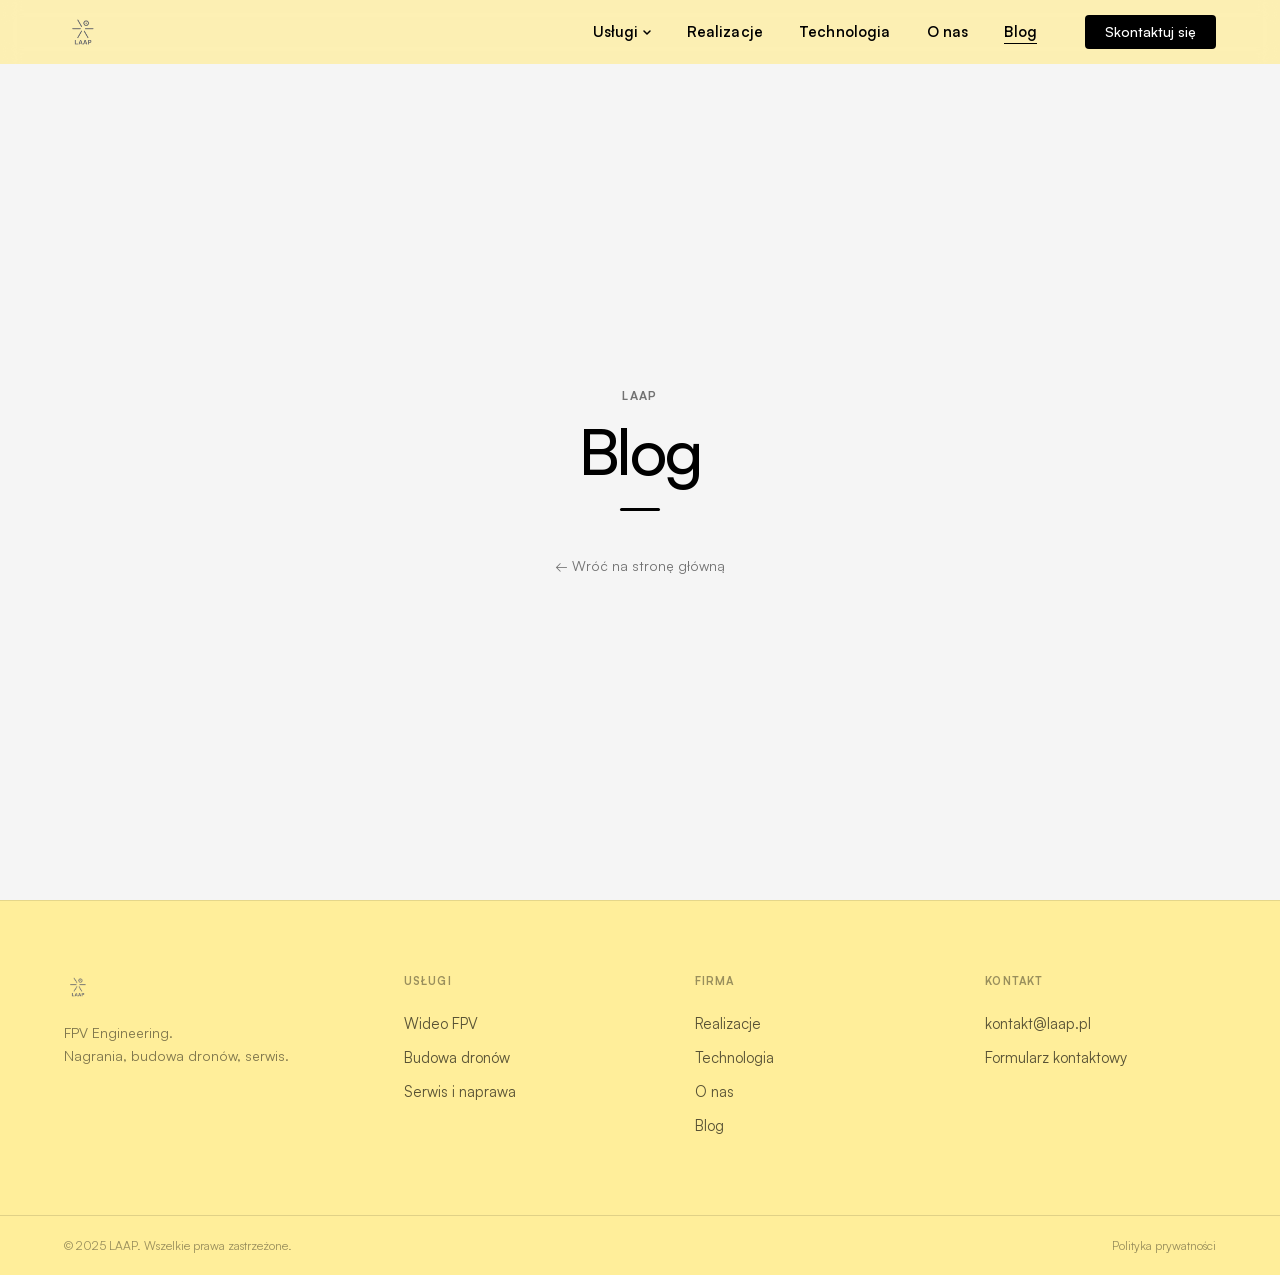
==== pl/blog.html @ 63aa9feb "Add files via upload" ====
<!DOCTYPE html>
<html lang="pl">
<head>
  <meta charset="UTF-8" />
  <meta name="viewport" content="width=device-width, initial-scale=1.0" />
  <title>Blog — LAAP</title>
  <link rel="stylesheet" href="../css/styles.css" />
</head>
<body>
  <!-- ========== NAV ========== -->
  <nav class="nav">
    <div class="nav__inner">
      <a class="nav__logo" href="index.html">
        <img src="../img/LAAP_logo_transparent.png" alt="LAAP" />
      </a>
      <ul class="nav__links">
        <li class="nav__dropdown">
          <span>Usługi</span>
          <div class="nav__dropdown-menu">
            <a href="wideo-fpv.html">Wideo FPV</a>
            <a href="budowa-dronow.html">Budowa dronów</a>
            <a href="serwis.html">Serwis i naprawa</a>
          </div>
        </li>
        <li><a href="realizacje.html">Realizacje</a></li>
        <li><a href="technologia.html">Technologia</a></li>
        <li><a href="o-nas.html">O nas</a></li>
        <li><a href="blog.html">Blog</a></li>
      </ul>
      <a class="nav__cta" href="kontakt.html">Skontaktuj się</a>
      <button class="nav__hamburger" aria-label="Menu">
        <span></span><span></span><span></span>
      </button>
    </div>
  </nav>
  <div class="nav__mobile">
    <ul class="nav__mobile-links">
      <li>
        <button class="nav__mobile-toggle">Usługi</button>
        <ul class="nav__mobile-sub">
          <li><a href="wideo-fpv.html">Wideo FPV</a></li>
          <li><a href="budowa-dronow.html">Budowa dronów</a></li>
          <li><a href="serwis.html">Serwis i naprawa</a></li>
        </ul>
      </li>
      <li><a href="realizacje.html">Realizacje</a></li>
      <li><a href="technologia.html">Technologia</a></li>
      <li><a href="o-nas.html">O nas</a></li>
      <li><a href="blog.html">Blog</a></li>
      <li><a href="kontakt.html">Kontakt</a></li>
    </ul>
    <div class="nav__mobile-cta">
      <a class="btn btn--filled" href="kontakt.html">Skontaktuj się</a>
    </div>
  </div>
  <div class="page-content">
    <div class="in-progress">
      <p class="in-progress__label">LAAP</p>
      <h1 class="in-progress__title">Blog</h1>
      <div class="in-progress__bar"></div>
      <a class="in-progress__back" href="index.html">← Wróć na stronę główną</a>
    </div>
  </div>
  <footer class="footer">
    <div class="footer__inner">
      <div class="footer__brand">
        <a class="footer__logo" href="index.html">
          <img src="../img/LAAP_logo_transparent.png" alt="LAAP" />
        </a>
        <p class="footer__tagline">FPV Engineering.<br>Nagrania, budowa dronów, serwis.</p>
      </div>
      <div class="footer__col">
        <p class="footer__col-heading">Usługi</p>
        <a class="footer__link" href="wideo-fpv.html">Wideo FPV</a>
        <a class="footer__link" href="budowa-dronow.html">Budowa dronów</a>
        <a class="footer__link" href="serwis.html">Serwis i naprawa</a>
      </div>
      <div class="footer__col">
        <p class="footer__col-heading">Firma</p>
        <a class="footer__link" href="realizacje.html">Realizacje</a>
        <a class="footer__link" href="technologia.html">Technologia</a>
        <a class="footer__link" href="o-nas.html">O nas</a>
        <a class="footer__link" href="blog.html">Blog</a>
      </div>
      <div class="footer__col">
        <p class="footer__col-heading">Kontakt</p>
        <a class="footer__link" href="mailto:kontakt@laap.pl">kontakt@laap.pl</a>
        <a class="footer__link" href="kontakt.html">Formularz kontaktowy</a>
      </div>
    </div>
    <div class="footer__bottom">
      <span class="footer__copy">© 2025 LAAP. Wszelkie prawa zastrzeżone.</span>
      <div class="footer__bottom-links"><a href="#">Polityka prywatności</a></div>
    </div>
  </footer>
  <script src="../js/main.js"></script>
</body>
</html>
---- css/styles.css ----
/* =============================================
   LAAP — Design System v1
   Font: Satoshi (local)
   BG: #f5f5f5 | Accent: #FFEE9A | Gray: #727272
   Max-width: 1560px | Pad: 64px
   ============================================= */

@font-face {
  font-family: 'Satoshi';
  src: url('../fonts/Satoshi-Variable.woff2') format('woff2'),
       url('../fonts/Satoshi-Variable.woff') format('woff');
  font-weight: 100 900;
  font-style: normal;
  font-display: swap;
}
@font-face {
  font-family: 'Satoshi';
  src: url('../fonts/Satoshi-VariableItalic.woff2') format('woff2'),
       url('../fonts/Satoshi-VariableItalic.woff') format('woff');
  font-weight: 100 900;
  font-style: italic;
  font-display: swap;
}

*, *::before, *::after { box-sizing: border-box; margin: 0; padding: 0; }

:root {
  --black:   #000000;
  --white:   #ffffff;
  --bg:      #f5f5f5;
  --accent:  #FFEE9A;
  --gray:    #727272;
  --border:  rgba(114, 114, 114, 0.25);
  --font:    'Satoshi', sans-serif;
  --nav-height: 64px;
  --pad-h:   64px;
  --max-w:   1560px;
}

html { scroll-behavior: smooth; }

body {
  font-family: var(--font);
  background: var(--bg);
  color: var(--black);
  font-size: 16px;
  line-height: 1.6;
  -webkit-font-smoothing: antialiased;
  overflow-x: hidden;
}

img { max-width: 100%; height: auto; display: block; }
a   { color: inherit; text-decoration: none; }

.inner {
  max-width: var(--max-w);
  margin-left: auto;
  margin-right: auto;
  padding-left: var(--pad-h);
  padding-right: var(--pad-h);
}

/* =============================================
   NAV
   ============================================= */

.nav {
  position: fixed;
  top: 0; left: 0; right: 0;
  z-index: 1000;
  background: rgba(255, 238, 154, 0.72);
  backdrop-filter: blur(10px);
  -webkit-backdrop-filter: blur(10px);
  height: var(--nav-height);
}

.nav__inner {
  max-width: var(--max-w);
  margin: 0 auto;
  padding: 0 var(--pad-h);
  height: 100%;
  display: flex;
  align-items: center;
  gap: 48px;
}

.nav__logo img {
  height: 38px;
  display: block;
  flex-shrink: 0;
}

.nav__links {
  display: flex;
  align-items: center;
  gap: 36px;
  list-style: none;
  margin-left: auto;
}

.nav__links a,
.nav__dropdown > span {
  font-family: var(--font);
  color: var(--black);
  font-size: 15px;
  font-weight: 600;
  cursor: pointer;
  letter-spacing: 0.01em;
  transition: opacity 0.15s;
}
.nav__links a:hover       { opacity: 0.5; }
.nav__dropdown:hover > span { opacity: 0.5; }

.nav__links .active > a {
  padding-bottom: 2px;
  border-bottom: 1.5px solid var(--black);
}

/* Dropdown trigger arrow */
.nav__dropdown > span {
  display: inline-flex;
  align-items: center;
  gap: 5px;
}
.nav__dropdown > span::after {
  content: '';
  display: inline-block;
  width: 8px; height: 5px;
  background-image: url("data:image/svg+xml,%3Csvg xmlns='http://www.w3.org/2000/svg' viewBox='0 0 8 5' fill='none'%3E%3Cpath d='M1 1l3 3 3-3' stroke='%23000' stroke-width='1.5' stroke-linecap='round' stroke-linejoin='round'/%3E%3C/svg%3E");
  background-repeat: no-repeat;
  background-size: contain;
  transition: transform 0.2s;
  flex-shrink: 0;
}
.nav__dropdown:hover > span::after { transform: rotate(180deg); }

/* Dropdown menu */
.nav__dropdown { position: relative; }
.nav__dropdown::after {
  content: '';
  position: absolute;
  top: 100%; left: -16px; right: -16px;
  height: 16px;
}
.nav__dropdown-menu {
  display: none;
  position: absolute;
  top: calc(100% + 8px); left: -16px;
  background: var(--accent);
  border: 1px solid rgba(0,0,0,0.12);
  min-width: 210px;
  padding: 6px 0;
  box-shadow: 0 8px 24px rgba(0,0,0,0.08);
  border-radius: 2px;
}
.nav__dropdown:hover .nav__dropdown-menu { display: block; }
.nav__dropdown-menu a {
  display: block;
  padding: 13px 24px;
  font-size: 14px; font-weight: 400;
  opacity: 0.75;
  transition: opacity 0.12s, background 0.12s;
}
.nav__dropdown-menu a:hover { opacity: 1; background: rgba(0,0,0,0.04); }

/* Nav CTA */
.nav__cta {
  display: inline-flex;
  align-items: center;
  gap: 8px;
  font-family: var(--font);
  font-size: 14px; font-weight: 500;
  background: var(--black); color: var(--white);
  border-radius: 4px;
  padding: 10px 20px;
  line-height: 1;
  transition: background 0.15s;
}
.nav__cta:hover { background: #222; }

/* Hamburger */
.nav__hamburger {
  display: none;
  flex-direction: column;
  gap: 5px;
  cursor: pointer;
  background: none;
  border: none;
  padding: 4px;
}
.nav__hamburger span {
  display: block;
  width: 24px; height: 1.5px;
  background: var(--black);
  transition: all 0.3s;
}
.nav__hamburger.open span:nth-child(1) { transform: translateY(6.5px) rotate(45deg); }
.nav__hamburger.open span:nth-child(2) { opacity: 0; }
.nav__hamburger.open span:nth-child(3) { transform: translateY(-6.5px) rotate(-45deg); }

/* Mobile overlay */
.nav__mobile {
  display: none;
  position: fixed;
  top: var(--nav-height); left: 0; right: 0; bottom: 0;
  background: var(--accent);
  z-index: 999;
  padding: 32px var(--pad-h);
  overflow-y: auto;
  border-top: 1px solid rgba(0,0,0,0.1);
}
.nav__mobile.open { display: block; }
.nav__mobile-links { list-style: none; }
.nav__mobile-links li { border-bottom: 1px solid rgba(0,0,0,0.1); }
.nav__mobile-links a,
.nav__mobile-toggle {
  display: block;
  color: var(--black);
  font-size: 26px; font-weight: 300;
  padding: 16px 0;
  cursor: pointer;
  background: none; border: none;
  font-family: var(--font);
  width: 100%; text-align: left;
}
.nav__mobile-sub { list-style: none; padding-left: 20px; display: none; }
.nav__mobile-sub.open { display: block; }
.nav__mobile-sub a { font-size: 20px; padding: 12px 0; opacity: 0.65; }
.nav__mobile-cta {
  margin-top: 32px;
}

/* =============================================
   PAGE CONTENT
   ============================================= */

.page-content { padding-top: var(--nav-height); }

/* =============================================
   HERO
   ============================================= */

.hero {
  padding-top: clamp(96px, 16vw, 220px);
  padding-bottom: 96px;
}

.hero__inner {
  max-width: var(--max-w);
  margin: 0 auto;
  padding: 0 var(--pad-h);
}

.hero__tag {
  font-size: 13px;
  font-weight: 600;
  letter-spacing: 0.1em;
  text-transform: uppercase;
  color: var(--gray);
  margin-bottom: 24px;
}

.hero__title {
  font-size: clamp(48px, 5.8vw, 100px);
  font-weight: 500;
  line-height: 1.02;
  letter-spacing: -2.5px;
  color: var(--black);
  max-width: 1100px;
  margin-bottom: 28px;
}
.hero__title .line2 { display: block; }

.hero__sub {
  font-size: clamp(16px, 1.3vw, 20px);
  line-height: 1.75;
  color: var(--gray);
  max-width: 520px;
  margin-bottom: 48px;
  font-weight: 400;
}

.hero__ctas {
  display: flex;
  align-items: center;
  gap: 12px;
  flex-wrap: wrap;
}

/* =============================================
   BUTTONS
   ============================================= */

.btn {
  display: inline-flex;
  align-items: center;
  gap: 8px;
  font-family: var(--font);
  font-size: 15px; font-weight: 500;
  cursor: pointer;
  border-radius: 4px;
  padding: 13px 24px;
  line-height: 1;
  white-space: nowrap;
  border: 1.5px solid transparent;
  transition: background 0.18s, color 0.18s, border-color 0.18s;
}

.btn--filled {
  background: var(--black);
  color: var(--white);
  border-color: var(--black);
}
.btn--filled:hover { background: #222; border-color: #222; }

.btn--outline {
  background: transparent;
  color: var(--black);
  border-color: var(--black);
}
.btn--outline:hover { background: var(--black); color: var(--white); }

.btn--accent {
  background: var(--accent);
  color: var(--black);
  border-color: var(--accent);
}
.btn--accent:hover { background: #f0e48a; border-color: #f0e48a; }

.btn--sm {
  font-size: 13px;
  padding: 10px 18px;
}

/* =============================================
   DIVIDER
   ============================================= */

.divider {
  border: none;
  border-top: 1px solid var(--border);
  margin: 0;
}

/* =============================================
   SECTION SHARED
   ============================================= */

.section { padding: 96px 0; }
.section--tinted { background: rgba(114,114,114,0.06); }
.section--dark    { background: var(--black); color: var(--white); }
.section--accent  { background: var(--accent); }

.section__eyebrow {
  font-size: 13px;
  font-weight: 600;
  letter-spacing: 0.1em;
  text-transform: uppercase;
  color: var(--gray);
  margin-bottom: 16px;
}
.section--dark .section__eyebrow { color: rgba(255,255,255,0.5); }

.section__title {
  font-size: clamp(28px, 3vw, 52px);
  font-weight: 500;
  line-height: 1.1;
  letter-spacing: -0.5px;
  margin-bottom: 48px;
}

/* =============================================
   SERVICES SECTION
   ============================================= */

.services-section {
  padding: 96px 0;
}

.services-section__header {
  max-width: var(--max-w);
  margin: 0 auto 56px;
  padding: 0 var(--pad-h);
}

.services-grid {
  max-width: var(--max-w);
  margin: 0 auto;
  padding: 0 var(--pad-h);
  display: grid;
  grid-template-columns: repeat(3, 1fr);
  gap: 1px;
  background: var(--border);
  border: 1px solid var(--border);
}

.service-card {
  background: var(--bg);
  padding: 40px 36px 48px;
  display: flex;
  flex-direction: column;
  gap: 16px;
  transition: background 0.2s;
  text-decoration: none;
  color: inherit;
}
.service-card:hover { background: var(--white); }

.service-card__num {
  font-size: 12px; font-weight: 600;
  letter-spacing: 0.1em; text-transform: uppercase;
  color: var(--gray);
}

.service-card__title {
  font-size: 26px; font-weight: 500;
  line-height: 1.15; letter-spacing: -0.3px;
}

.service-card__text {
  font-size: 16px; line-height: 1.75;
  color: var(--gray);
  flex: 1;
}

.service-card__link {
  display: inline-flex;
  align-items: center;
  gap: 6px;
  font-size: 14px; font-weight: 500;
  color: var(--black);
  margin-top: 8px;
  transition: gap 0.2s;
}
.service-card:hover .service-card__link { gap: 10px; }

/* =============================================
   PORTFOLIO PREVIEW
   ============================================= */

.portfolio-preview { padding: 96px 0; }

.portfolio-preview__header {
  max-width: var(--max-w);
  margin: 0 auto 40px;
  padding: 0 var(--pad-h);
  display: flex;
  align-items: flex-end;
  justify-content: space-between;
  gap: 32px;
}

.portfolio-grid {
  max-width: var(--max-w);
  margin: 0 auto;
  padding: 0 var(--pad-h);
  display: grid;
  grid-template-columns: 2fr 1fr 1fr;
  gap: 1px;
  background: var(--border);
}

.portfolio-item {
  background: #d0d0d0;
  aspect-ratio: 4/3;
  overflow: hidden;
  position: relative;
  display: flex;
  align-items: flex-end;
}
.portfolio-item:first-child {
  aspect-ratio: auto;
  grid-row: span 2;
}

.portfolio-item__placeholder {
  position: absolute; inset: 0;
  display: flex; align-items: center; justify-content: center;
  font-size: 12px; font-weight: 600;
  letter-spacing: 0.08em; text-transform: uppercase;
  color: rgba(0,0,0,0.3);
}

.portfolio-item__img {
  position: absolute; inset: 0;
  width: 100%; height: 100%;
  object-fit: cover;
  transition: transform 0.5s ease;
}
.portfolio-item:hover .portfolio-item__img { transform: scale(1.04); }

.portfolio-item__info {
  position: relative; z-index: 1;
  padding: 20px 24px;
  background: linear-gradient(to top, rgba(0,0,0,0.65) 0%, transparent 100%);
  width: 100%;
  color: var(--white);
  opacity: 0;
  transition: opacity 0.25s;
}
.portfolio-item:hover .portfolio-item__info { opacity: 1; }

.portfolio-item__cat {
  font-size: 11px; font-weight: 600;
  letter-spacing: 0.12em; text-transform: uppercase;
  opacity: 0.7; margin-bottom: 4px;
}
.portfolio-item__title { font-size: 15px; font-weight: 500; }

/* =============================================
   TECHNOLOGY TEASER
   ============================================= */

.tech-teaser { padding: 96px 0; }

.tech-teaser__inner {
  max-width: var(--max-w);
  margin: 0 auto;
  padding: 0 var(--pad-h);
  display: grid;
  grid-template-columns: 1fr 1fr;
  gap: 100px;
  align-items: start;
}

.tech-teaser__eyebrow {
  font-size: 13px; font-weight: 600;
  letter-spacing: 0.1em; text-transform: uppercase;
  color: var(--gray); margin-bottom: 20px;
}

.tech-teaser__title {
  font-size: clamp(32px, 3.4vw, 56px);
  font-weight: 500; line-height: 1.08;
  letter-spacing: -1px; margin-bottom: 24px;
}

.tech-teaser__text {
  font-size: 18px; line-height: 1.8;
  color: var(--gray); margin-bottom: 36px;
}

.tech-items { display: flex; flex-direction: column; gap: 0; }

.tech-item {
  padding: 24px 0;
  border-top: 1px solid var(--border);
  display: grid;
  grid-template-columns: 180px 1fr;
  gap: 24px;
  align-items: baseline;
}
.tech-item:last-child { border-bottom: 1px solid var(--border); }

.tech-item__label {
  font-size: 12px; font-weight: 600;
  letter-spacing: 0.08em; text-transform: uppercase;
  color: var(--gray);
}

.tech-item__value {
  font-size: 16px; font-weight: 400;
  line-height: 1.5; color: var(--black);
}

/* =============================================
   CTA SECTION
   ============================================= */

.cta-section {
  padding: 120px 0;
  background: var(--accent);
}

.cta-section__inner {
  max-width: var(--max-w);
  margin: 0 auto;
  padding: 0 var(--pad-h);
  display: flex;
  align-items: center;
  justify-content: space-between;
  gap: 48px;
}

.cta-section__left { flex: 1; }

.cta-section__title {
  font-size: clamp(32px, 4vw, 64px);
  font-weight: 500; line-height: 1.05;
  letter-spacing: -1.5px; margin-bottom: 12px;
}

.cta-section__sub {
  font-size: 18px; color: rgba(0,0,0,0.6);
  line-height: 1.6;
}

/* =============================================
   FOOTER
   ============================================= */

.footer {
  background: var(--accent);
  border-top: 1px solid rgba(0,0,0,0.1);
  padding: 72px 0 0;
}

.footer__inner {
  max-width: var(--max-w);
  margin: 0 auto;
  padding: 0 var(--pad-h) 72px;
  display: grid;
  grid-template-columns: 280px 1fr 1fr 1fr;
  gap: 60px;
  align-items: start;
}

.footer__brand { display: flex; flex-direction: column; gap: 20px; }

.footer__logo img { height: 28px; }

.footer__tagline {
  font-size: 14px; line-height: 1.65;
  color: rgba(0,0,0,0.5);
}

.footer__col-heading {
  font-size: 11px; font-weight: 700;
  letter-spacing: 0.1em; text-transform: uppercase;
  color: rgba(0,0,0,0.4);
  margin-bottom: 16px;
}

.footer__link {
  display: block;
  font-size: 15px; color: var(--black);
  opacity: 0.65; padding: 5px 0;
  transition: opacity 0.15s;
}
.footer__link:hover { opacity: 1; }

.footer__bottom {
  border-top: 1px solid rgba(0,0,0,0.12);
  padding: 20px var(--pad-h);
  display: flex;
  justify-content: space-between;
  align-items: center;
  max-width: 100%;
}
.footer__copy { font-size: 12px; color: rgba(0,0,0,0.4); }
.footer__bottom-links { display: flex; gap: 24px; }
.footer__bottom-links a {
  font-size: 12px; color: rgba(0,0,0,0.4);
  transition: color 0.15s;
}
.footer__bottom-links a:hover { color: var(--black); }

/* =============================================
   IN PROGRESS PAGE
   ============================================= */

.in-progress {
  min-height: calc(100vh - var(--nav-height));
  display: flex;
  align-items: center;
  justify-content: center;
  flex-direction: column;
  gap: 12px;
  text-align: center;
  padding: 0 var(--pad-h);
}

.in-progress__label {
  font-size: 12px; font-weight: 700;
  letter-spacing: 0.12em; text-transform: uppercase;
  color: var(--gray);
}

.in-progress__title {
  font-size: clamp(36px, 5vw, 80px);
  font-weight: 500;
  letter-spacing: -1.5px;
  line-height: 1.05;
}

.in-progress__bar {
  width: 40px; height: 3px;
  background: var(--black);
  margin: 12px auto 0;
  border-radius: 2px;
}

.in-progress__back {
  margin-top: 32px;
  font-size: 14px; color: var(--gray);
  transition: color 0.15s;
}
.in-progress__back:hover { color: var(--black); }

/* =============================================
   RESPONSIVE
   ============================================= */

@media (max-width: 1200px) {
  :root { --pad-h: 48px; }
}

@media (max-width: 1024px) {
  .tech-teaser__inner      { grid-template-columns: 1fr; gap: 56px; }
  .portfolio-grid          { grid-template-columns: 1fr 1fr; }
  .portfolio-item:first-child { grid-row: auto; aspect-ratio: 4/3; }
  .footer__inner           { grid-template-columns: 1fr 1fr; gap: 40px; }
  .cta-section__inner      { flex-direction: column; align-items: flex-start; }
}

@media (max-width: 900px) {
  :root { --pad-h: 24px; }
  .nav__links    { display: none; }
  .nav__cta      { display: none; }
  .nav__hamburger { display: flex; }
  .services-grid { grid-template-columns: 1fr; }
  .portfolio-grid { grid-template-columns: 1fr 1fr; }
}

@media (max-width: 600px) {
  .hero__title             { letter-spacing: -1px; }
  .portfolio-grid          { grid-template-columns: 1fr; }
  .footer__inner           { grid-template-columns: 1fr; gap: 32px; }
  .footer__bottom          { flex-direction: column; gap: 12px; text-align: center; }
  .tech-item               { grid-template-columns: 1fr; gap: 6px; }
}
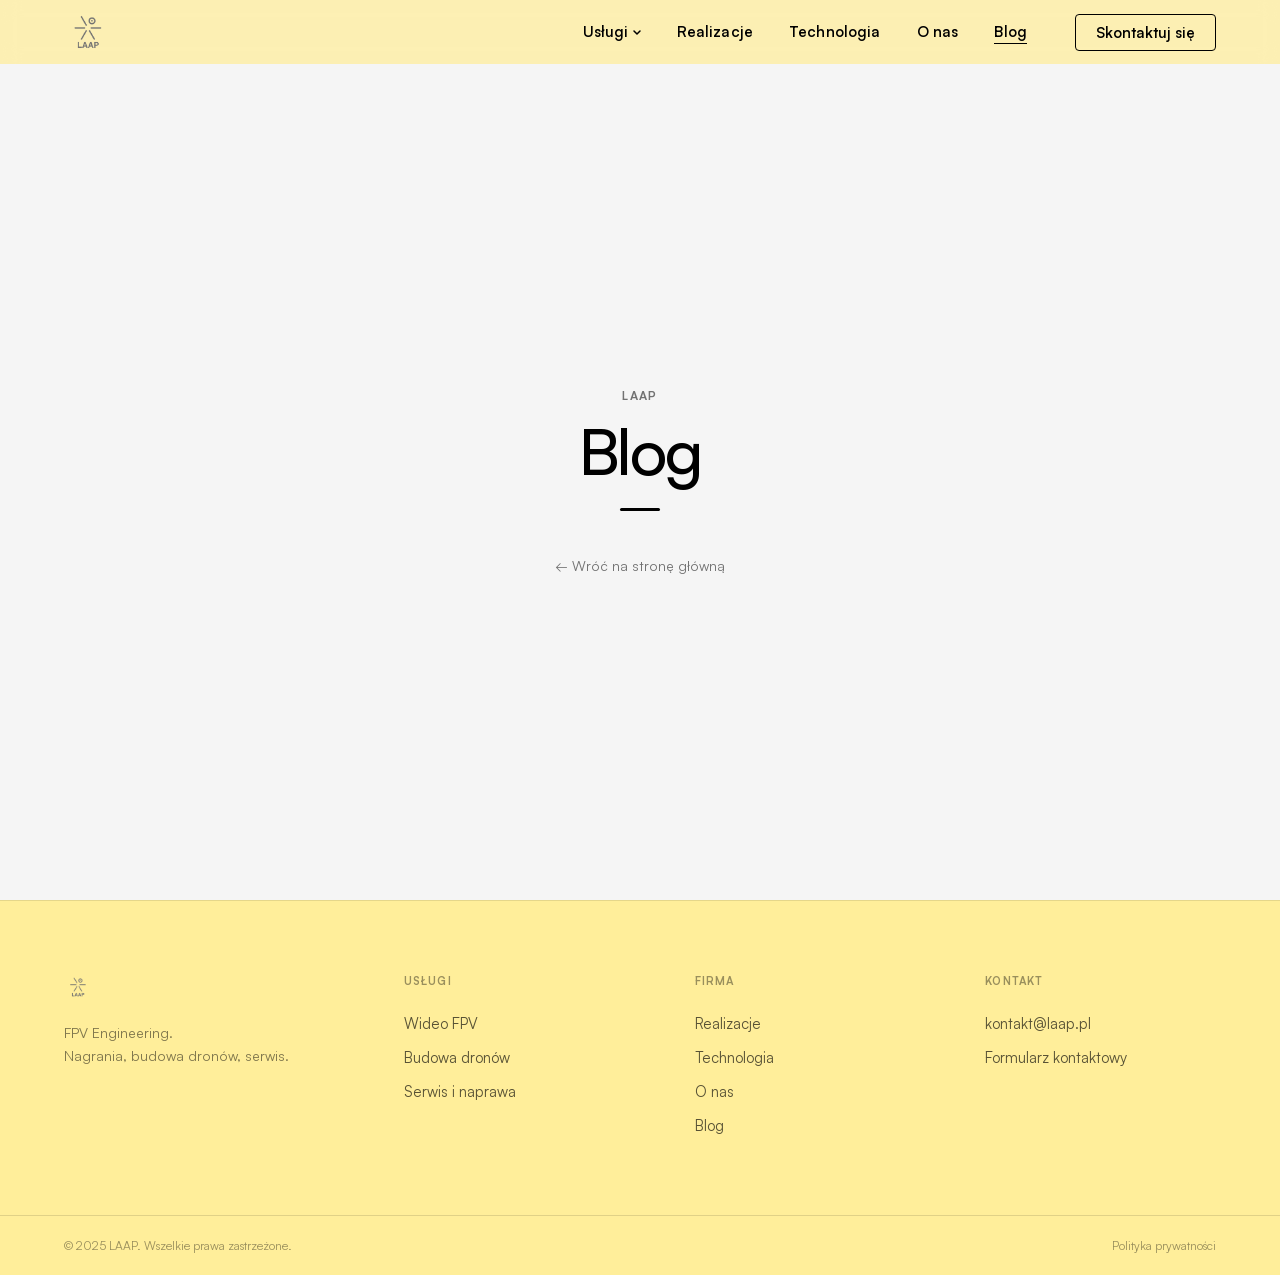
==== commit ae95c160: "Add files via upload" ====
--- a/pl/blog.html
+++ b/pl/blog.html
@@ -4,6 +4,9 @@
   <meta charset="UTF-8" />
   <meta name="viewport" content="width=device-width, initial-scale=1.0" />
   <title>Blog — LAAP</title>
+  <link rel="icon" type="image/svg+xml" href="../img/favicon.svg" />
+  <link rel="icon" type="image/png" sizes="192x192" href="../img/favicon-192.png" />
+  <link rel="apple-touch-icon" sizes="180x180" href="../img/favicon-180.png" />
   <link rel="stylesheet" href="../css/styles.css" />
 </head>
 <body>
--- a/css/styles.css
+++ b/css/styles.css
@@ -85,7 +85,7 @@
 }
 
 .nav__logo img {
-  height: 38px;
+  height: 48px;
   display: block;
   flex-shrink: 0;
 }
@@ -169,14 +169,17 @@
   align-items: center;
   gap: 8px;
   font-family: var(--font);
-  font-size: 14px; font-weight: 500;
-  background: var(--black); color: var(--white);
+  font-size: 15px; font-weight: 600;
+  background: transparent;
+  color: var(--black);
+  border: 1.5px solid var(--black);
   border-radius: 4px;
   padding: 10px 20px;
   line-height: 1;
-  transition: background 0.15s;
-}
-.nav__cta:hover { background: #222; }
+  transition: background 0.15s, color 0.15s;
+  white-space: nowrap;
+}
+.nav__cta:hover { background: var(--black); color: var(--white); }
 
 /* Hamburger */
 .nav__hamburger {
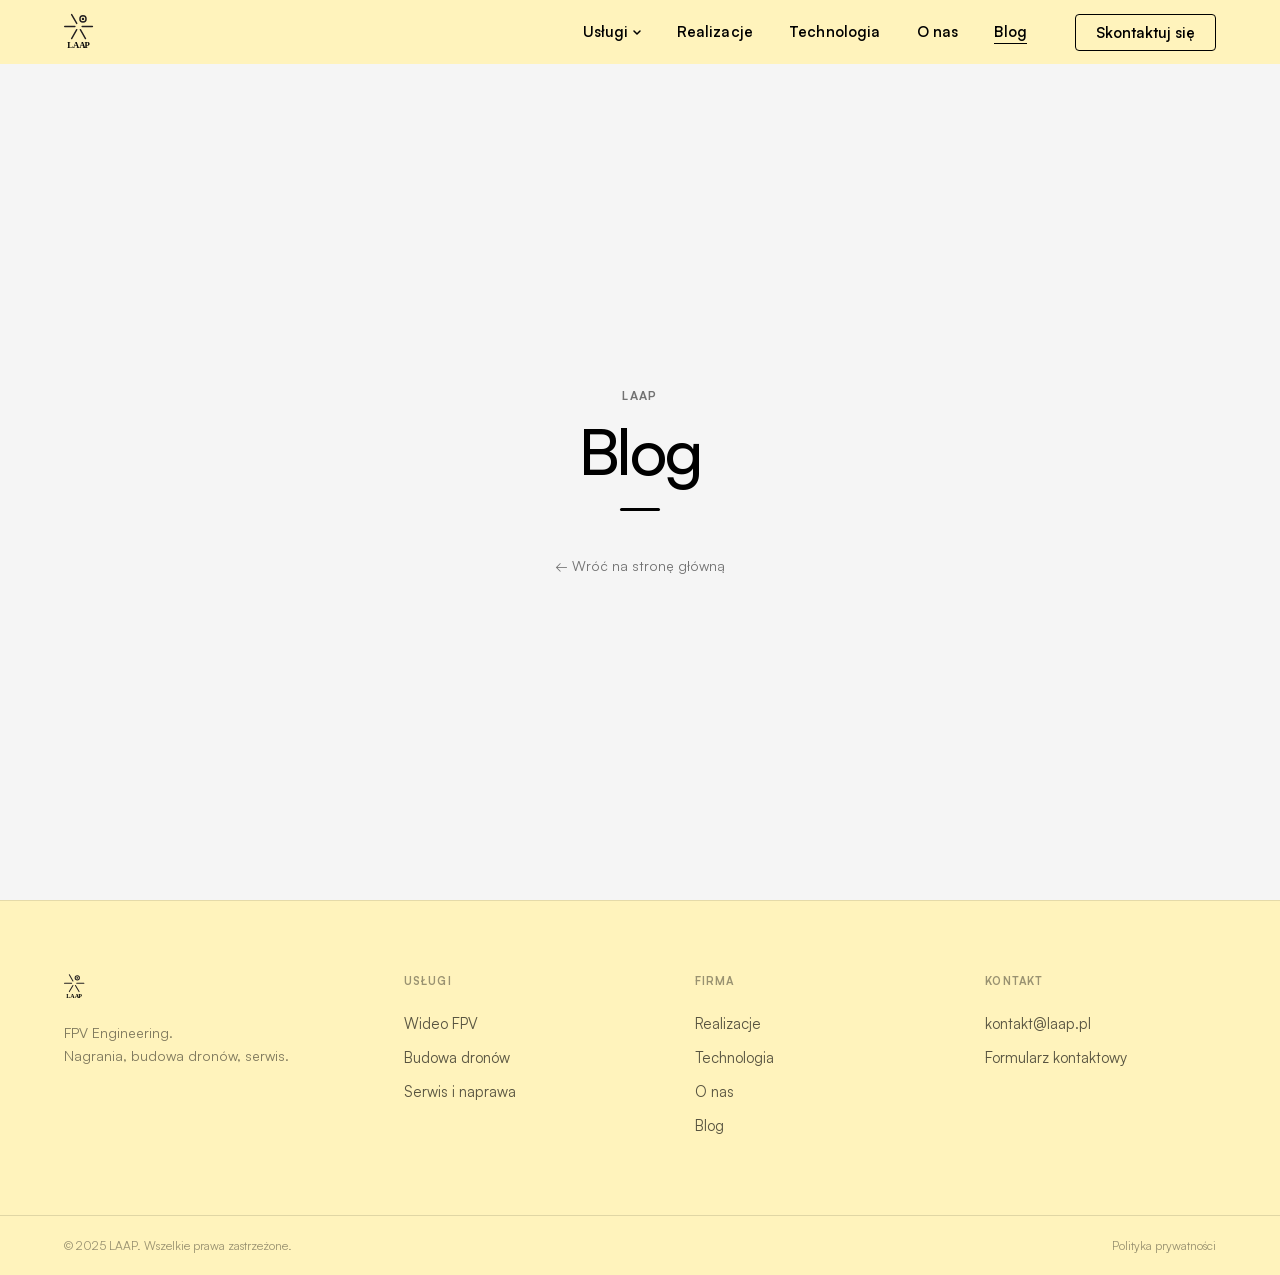
==== commit 6aace6b8: "Add files via upload" ====
--- a/pl/blog.html
+++ b/pl/blog.html
@@ -14,7 +14,7 @@
   <nav class="nav">
     <div class="nav__inner">
       <a class="nav__logo" href="index.html">
-        <img src="../img/LAAP_logo_transparent.png" alt="LAAP" />
+        <img src="../img/LAAP_logo_v1.svg" alt="LAAP" />
       </a>
       <ul class="nav__links">
         <li class="nav__dropdown">
@@ -68,7 +68,7 @@
     <div class="footer__inner">
       <div class="footer__brand">
         <a class="footer__logo" href="index.html">
-          <img src="../img/LAAP_logo_transparent.png" alt="LAAP" />
+          <img src="../img/LAAP_logo_v1.svg" alt="LAAP" />
         </a>
         <p class="footer__tagline">FPV Engineering.<br>Nagrania, budowa dronów, serwis.</p>
       </div>
--- a/css/styles.css
+++ b/css/styles.css
@@ -28,7 +28,7 @@
   --black:   #000000;
   --white:   #ffffff;
   --bg:      #f5f5f5;
-  --accent:  #FFEE9A;
+  --accent:  #FFF3BC;
   --gray:    #727272;
   --border:  rgba(114, 114, 114, 0.25);
   --font:    'Satoshi', sans-serif;
@@ -68,9 +68,7 @@
   position: fixed;
   top: 0; left: 0; right: 0;
   z-index: 1000;
-  background: rgba(255, 238, 154, 0.72);
-  backdrop-filter: blur(10px);
-  -webkit-backdrop-filter: blur(10px);
+  background: #FFF3BC;
   height: var(--nav-height);
 }
 
@@ -85,7 +83,7 @@
 }
 
 .nav__logo img {
-  height: 48px;
+  height: 40px;
   display: block;
   flex-shrink: 0;
 }
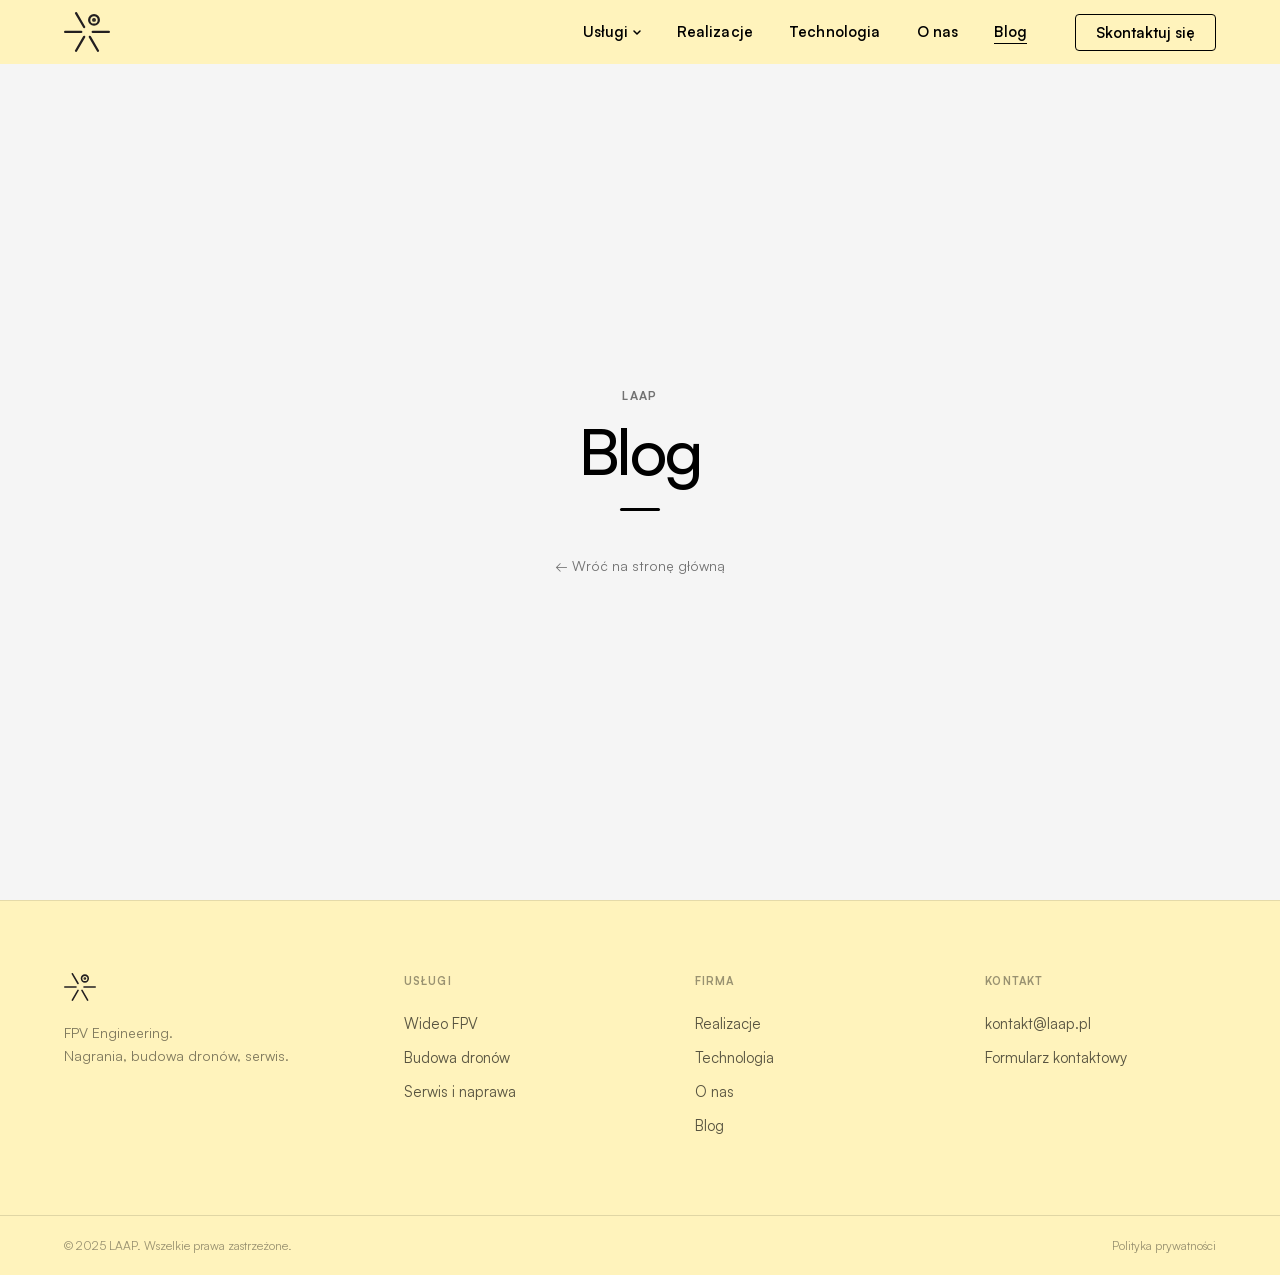
==== commit 59d9ff45: "Add files via upload" ====
--- a/pl/blog.html
+++ b/pl/blog.html
@@ -14,7 +14,7 @@
   <nav class="nav">
     <div class="nav__inner">
       <a class="nav__logo" href="index.html">
-        <img src="../img/LAAP_logo_v1.svg" alt="LAAP" />
+        <img src="../img/LAAP_logo_nav.svg" alt="LAAP" />
       </a>
       <ul class="nav__links">
         <li class="nav__dropdown">
@@ -68,7 +68,7 @@
     <div class="footer__inner">
       <div class="footer__brand">
         <a class="footer__logo" href="index.html">
-          <img src="../img/LAAP_logo_v1.svg" alt="LAAP" />
+          <img src="../img/LAAP_logo_nav.svg" alt="LAAP" />
         </a>
         <p class="footer__tagline">FPV Engineering.<br>Nagrania, budowa dronów, serwis.</p>
       </div>
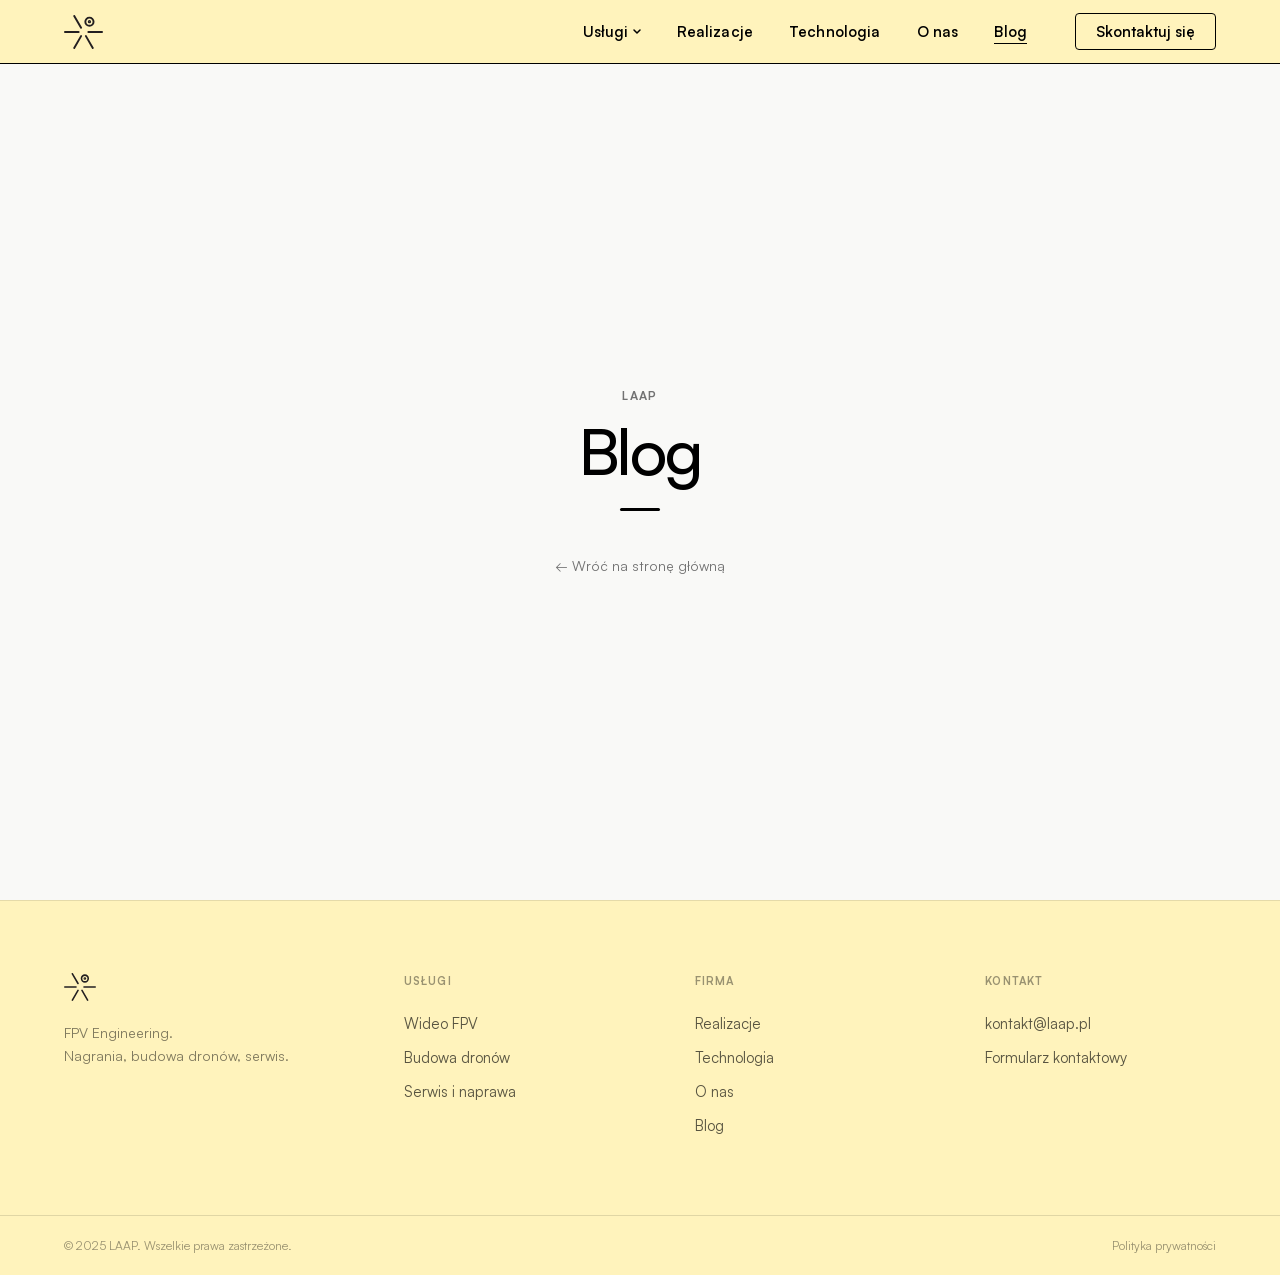
==== commit a41c44e8: "Add files via upload" ====
--- a/pl/blog.html
+++ b/pl/blog.html
@@ -3,7 +3,7 @@
 <head>
   <meta charset="UTF-8" />
   <meta name="viewport" content="width=device-width, initial-scale=1.0" />
-  <title>Blog — LAAP</title>
+  <title>Blog - LAAP</title>
   <link rel="icon" type="image/svg+xml" href="../img/favicon.svg" />
   <link rel="icon" type="image/png" sizes="192x192" href="../img/favicon-192.png" />
   <link rel="apple-touch-icon" sizes="180x180" href="../img/favicon-180.png" />
--- a/css/styles.css
+++ b/css/styles.css
@@ -27,7 +27,7 @@
 :root {
   --black:   #000000;
   --white:   #ffffff;
-  --bg:      #f5f5f5;
+  --bg:      #f9f9f7;
   --accent:  #FFF3BC;
   --gray:    #727272;
   --border:  rgba(114, 114, 114, 0.25);
@@ -70,6 +70,7 @@
   z-index: 1000;
   background: #FFF3BC;
   height: var(--nav-height);
+  border-bottom: 1.5px solid var(--black);
 }
 
 .nav__inner {
@@ -83,7 +84,7 @@
 }
 
 .nav__logo img {
-  height: 40px;
+  height: 34px;
   display: block;
   flex-shrink: 0;
 }
@@ -238,47 +239,76 @@
 .page-content { padding-top: var(--nav-height); }
 
 /* =============================================
-   HERO
+   HERO — contained carousel z marginesami
    ============================================= */
 
 .hero {
-  padding-top: clamp(96px, 16vw, 220px);
-  padding-bottom: 96px;
-}
-
-.hero__inner {
-  max-width: var(--max-w);
-  margin: 0 auto;
-  padding: 0 var(--pad-h);
+  padding: 16px var(--pad-h) 0;
+}
+
+/* Wrapper z zaokrąglonymi rogami */
+.hero__carousel {
+  position: relative;
+  height: 44vh;
+  min-height: 360px;
+  border-radius: 6px;
+  overflow: hidden;
+}
+
+/* Slides */
+.hero__slides {
+  position: absolute;
+  inset: 0;
+}
+
+.hero__slide {
+  position: absolute;
+  inset: 0;
+  background-size: cover;
+  background-position: center;
+  opacity: 0;
+  transition: opacity 1.4s ease;
+}
+.hero__slide.active { opacity: 1; }
+
+/* Gradient overlay */
+.hero__overlay {
+  position: absolute;
+  inset: 0;
+  background:
+    linear-gradient(to top,  rgba(0,0,0,0.70) 0%, rgba(0,0,0,0.1) 50%, transparent 100%),
+    linear-gradient(to right, rgba(0,0,0,0.30) 0%, transparent 55%);
+  z-index: 1;
+}
+
+/* Content */
+.hero__content {
+  position: absolute;
+  inset: 0;
+  z-index: 2;
+  display: flex;
+  flex-direction: column;
+  justify-content: flex-end;
+  padding: 52px;
 }
 
 .hero__tag {
-  font-size: 13px;
-  font-weight: 600;
-  letter-spacing: 0.1em;
+  font-size: 12px;
+  font-weight: 700;
+  letter-spacing: 0.12em;
   text-transform: uppercase;
-  color: var(--gray);
-  margin-bottom: 24px;
+  color: rgba(255,255,255,0.6);
+  margin-bottom: 14px;
 }
 
 .hero__title {
-  font-size: clamp(48px, 5.8vw, 100px);
+  font-size: clamp(36px, 5vw, 80px);
   font-weight: 500;
   line-height: 1.02;
-  letter-spacing: -2.5px;
-  color: var(--black);
-  max-width: 1100px;
-  margin-bottom: 28px;
-}
-.hero__title .line2 { display: block; }
-
-.hero__sub {
-  font-size: clamp(16px, 1.3vw, 20px);
-  line-height: 1.75;
-  color: var(--gray);
-  max-width: 520px;
-  margin-bottom: 48px;
-  font-weight: 400;
+  letter-spacing: -2px;
+  color: var(--white);
+  max-width: 820px;
+  margin-bottom: 32px;
 }
 
 .hero__ctas {
@@ -286,6 +316,47 @@
   align-items: center;
   gap: 12px;
   flex-wrap: wrap;
+}
+
+/* Dots */
+.hero__dots {
+  position: absolute;
+  bottom: 24px;
+  right: 52px;
+  z-index: 3;
+  display: flex;
+  gap: 8px;
+}
+
+.hero__dot {
+  width: 28px; height: 3px;
+  background: rgba(255,255,255,0.35);
+  border: none;
+  cursor: pointer;
+  border-radius: 2px;
+  transition: background 0.3s, width 0.3s;
+  padding: 0;
+}
+.hero__dot.active {
+  background: var(--white);
+  width: 48px;
+}
+
+/* Sub-hero strip */
+.hero__sub-strip {
+  background: var(--bg);
+  padding: 24px var(--pad-h);
+}
+.hero__sub-strip__inner {
+  max-width: var(--max-w);
+  margin: 0 auto;
+}
+.hero__sub-strip__text {
+  font-size: 15px;
+  color: var(--gray);
+  line-height: 1.6;
+  font-weight: 400;
+  max-width: 760px;
 }
 
 /* =============================================
@@ -333,6 +404,21 @@
   padding: 10px 18px;
 }
 
+/* Białe przyciski na ciemnym hero */
+.btn--white {
+  background: var(--white);
+  color: var(--black);
+  border-color: var(--white);
+}
+.btn--white:hover { background: rgba(255,255,255,0.85); border-color: rgba(255,255,255,0.85); }
+
+.btn--white-outline {
+  background: transparent;
+  color: var(--white);
+  border-color: rgba(255,255,255,0.7);
+}
+.btn--white-outline:hover { background: rgba(255,255,255,0.12); border-color: var(--white); }
+
 /* =============================================
    DIVIDER
    ============================================= */
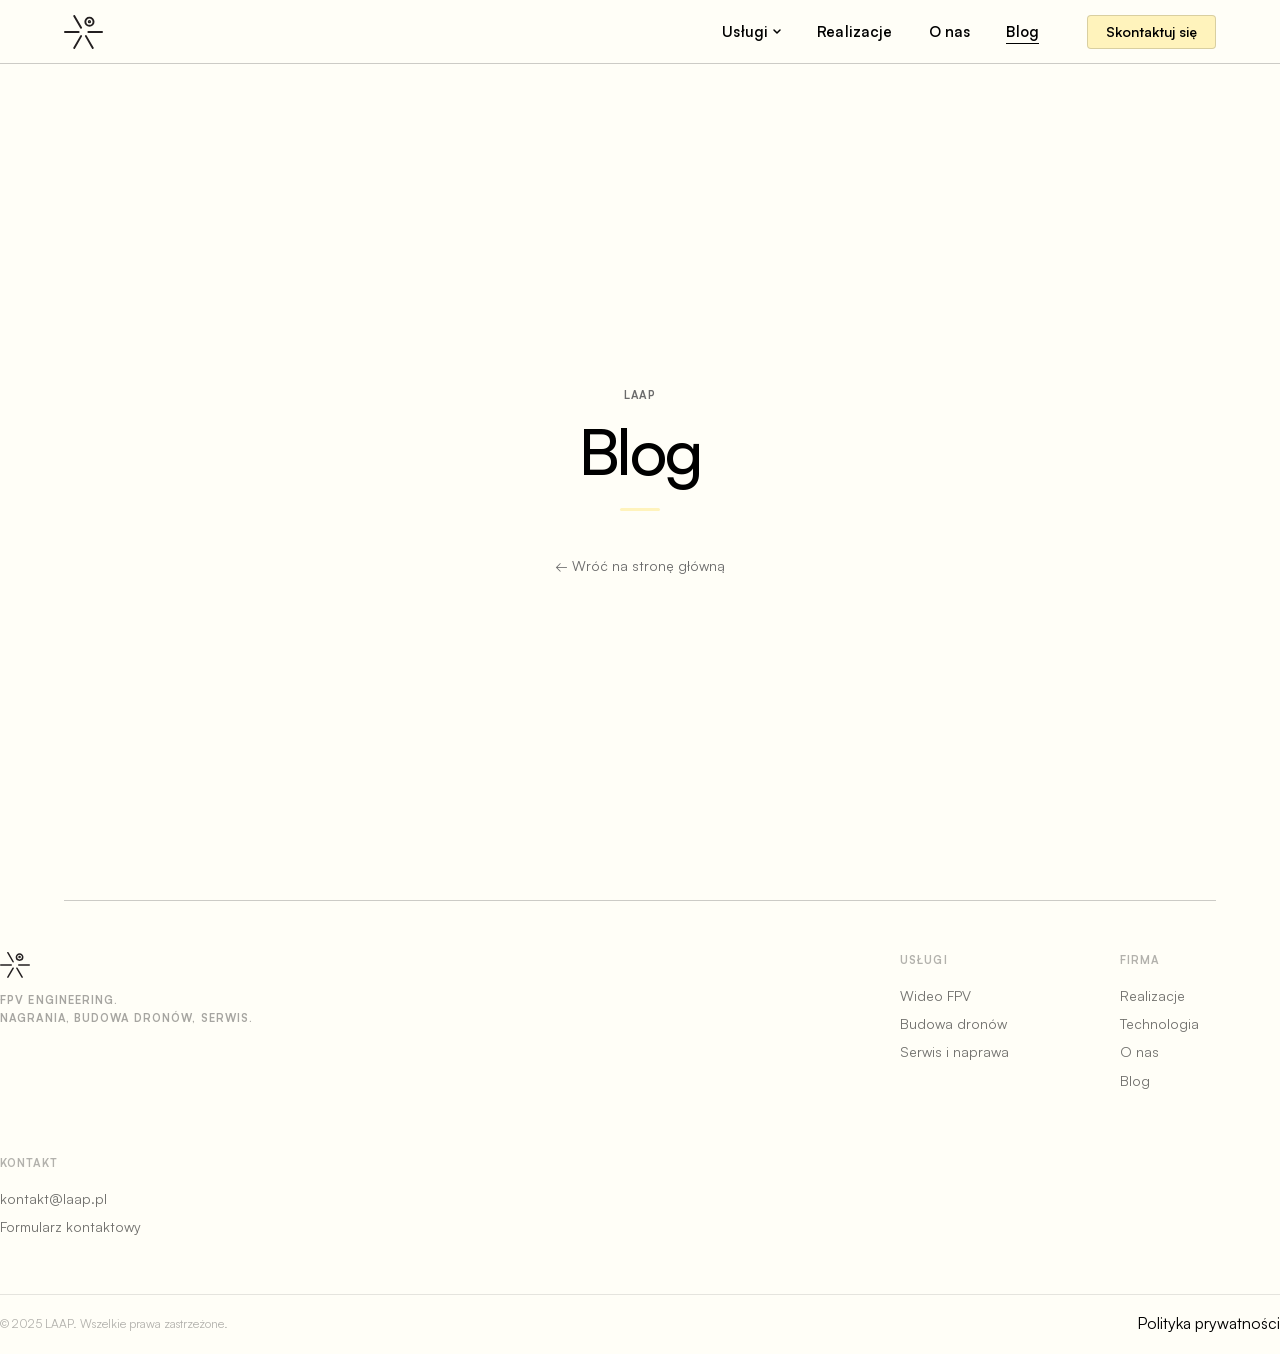
==== commit 305578cc: "Add files via upload" ====
--- a/pl/blog.html
+++ b/pl/blog.html
@@ -25,9 +25,7 @@
             <a href="serwis.html">Serwis i naprawa</a>
           </div>
         </li>
-        <li><a href="realizacje.html">Realizacje</a></li>
-        <li><a href="technologia.html">Technologia</a></li>
-        <li><a href="o-nas.html">O nas</a></li>
+        <li><a href="realizacje.html">Realizacje</a></li>        <li><a href="o-nas.html">O nas</a></li>
         <li><a href="blog.html">Blog</a></li>
       </ul>
       <a class="nav__cta" href="kontakt.html">Skontaktuj się</a>
@@ -46,9 +44,7 @@
           <li><a href="serwis.html">Serwis i naprawa</a></li>
         </ul>
       </li>
-      <li><a href="realizacje.html">Realizacje</a></li>
-      <li><a href="technologia.html">Technologia</a></li>
-      <li><a href="o-nas.html">O nas</a></li>
+      <li><a href="realizacje.html">Realizacje</a></li>      <li><a href="o-nas.html">O nas</a></li>
       <li><a href="blog.html">Blog</a></li>
       <li><a href="kontakt.html">Kontakt</a></li>
     </ul>
--- a/css/styles.css
+++ b/css/styles.css
@@ -1,7 +1,7 @@
 /* =============================================
-   LAAP — Design System v1
-   Font: Satoshi (local)
-   BG: #f5f5f5 | Accent: #FFEE9A | Gray: #727272
+   LAAP — Design System v2
+   Font: Satoshi (variable, local)
+   BG: #ffffff | Accent: #FFF3BC | Gray: #6b6b6b
    Max-width: 1560px | Pad: 64px
    ============================================= */
 
@@ -25,16 +25,17 @@
 *, *::before, *::after { box-sizing: border-box; margin: 0; padding: 0; }
 
 :root {
-  --black:   #000000;
-  --white:   #ffffff;
-  --bg:      #f9f9f7;
-  --accent:  #FFF3BC;
-  --gray:    #727272;
-  --border:  rgba(114, 114, 114, 0.25);
-  --font:    'Satoshi', sans-serif;
+  --black:      #000000;
+  --white:      #ffffff;
+  --bg:         #FFFEF7;
+  --accent:     #FFF3BC;
+  --gray:       #6b6b6b;
+  --light:      #f5f5f3;
+  --border:     rgba(0,0,0,0.2);
+  --font:       'Satoshi', sans-serif;
   --nav-height: 64px;
-  --pad-h:   64px;
-  --max-w:   1560px;
+  --pad-h:      64px;
+  --max-w:      1560px;
 }
 
 html { scroll-behavior: smooth; }
@@ -61,16 +62,16 @@
 }
 
 /* =============================================
-   NAV
+   NAV — white, black border
    ============================================= */
 
 .nav {
   position: fixed;
   top: 0; left: 0; right: 0;
   z-index: 1000;
-  background: #FFF3BC;
+  background: var(--bg);
+  border-bottom: 1px solid rgba(0,0,0,0.2);
   height: var(--nav-height);
-  border-bottom: 1.5px solid var(--black);
 }
 
 .nav__inner {
@@ -107,19 +108,12 @@
   letter-spacing: 0.01em;
   transition: opacity 0.15s;
 }
-.nav__links a:hover       { opacity: 0.5; }
-.nav__dropdown:hover > span { opacity: 0.5; }
-
-.nav__links .active > a {
-  padding-bottom: 2px;
-  border-bottom: 1.5px solid var(--black);
-}
-
-/* Dropdown trigger arrow */
+.nav__links a:hover       { opacity: 0.45; }
+.nav__dropdown:hover > span { opacity: 0.45; }
+.nav__links .active > a { border-bottom: 1.5px solid var(--black); padding-bottom: 2px; }
+
 .nav__dropdown > span {
-  display: inline-flex;
-  align-items: center;
-  gap: 5px;
+  display: inline-flex; align-items: center; gap: 5px;
 }
 .nav__dropdown > span::after {
   content: '';
@@ -129,108 +123,79 @@
   background-repeat: no-repeat;
   background-size: contain;
   transition: transform 0.2s;
-  flex-shrink: 0;
 }
 .nav__dropdown:hover > span::after { transform: rotate(180deg); }
 
-/* Dropdown menu */
 .nav__dropdown { position: relative; }
 .nav__dropdown::after {
-  content: '';
-  position: absolute;
-  top: 100%; left: -16px; right: -16px;
-  height: 16px;
+  content: ''; position: absolute;
+  top: 100%; left: -16px; right: -16px; height: 16px;
 }
 .nav__dropdown-menu {
   display: none;
-  position: absolute;
-  top: calc(100% + 8px); left: -16px;
-  background: var(--accent);
-  border: 1px solid rgba(0,0,0,0.12);
+  position: absolute; top: calc(100% + 8px); left: -16px;
+  background: var(--bg);
+  border: 1.5px solid var(--black);
   min-width: 210px;
   padding: 6px 0;
-  box-shadow: 0 8px 24px rgba(0,0,0,0.08);
-  border-radius: 2px;
+  box-shadow: 0 8px 24px rgba(0,0,0,0.06);
 }
 .nav__dropdown:hover .nav__dropdown-menu { display: block; }
 .nav__dropdown-menu a {
-  display: block;
-  padding: 13px 24px;
-  font-size: 14px; font-weight: 400;
-  opacity: 0.75;
-  transition: opacity 0.12s, background 0.12s;
-}
-.nav__dropdown-menu a:hover { opacity: 1; background: rgba(0,0,0,0.04); }
-
-/* Nav CTA */
+  display: block; padding: 12px 20px;
+  font-size: 14px; font-weight: 500;
+  opacity: 0.7; transition: opacity 0.12s, background 0.12s;
+}
+.nav__dropdown-menu a:hover { opacity: 1; background: var(--light); }
+
 .nav__cta {
-  display: inline-flex;
-  align-items: center;
-  gap: 8px;
+  display: inline-flex; align-items: center;
   font-family: var(--font);
-  font-size: 15px; font-weight: 600;
-  background: transparent;
-  color: var(--black);
-  border: 1.5px solid var(--black);
+  font-size: 14px; font-weight: 600;
+  background: var(--accent);
+  color: var(--black);
+  border: 1.5px solid rgba(0,0,0,0.15);
   border-radius: 4px;
-  padding: 10px 20px;
+  padding: 9px 18px;
   line-height: 1;
-  transition: background 0.15s, color 0.15s;
+  transition: background 0.15s;
   white-space: nowrap;
 }
-.nav__cta:hover { background: var(--black); color: var(--white); }
-
-/* Hamburger */
+.nav__cta:hover { background: #f5e88a; }
+
 .nav__hamburger {
-  display: none;
-  flex-direction: column;
-  gap: 5px;
-  cursor: pointer;
-  background: none;
-  border: none;
-  padding: 4px;
+  display: none; flex-direction: column; gap: 5px;
+  cursor: pointer; background: none; border: none; padding: 4px;
 }
 .nav__hamburger span {
-  display: block;
-  width: 24px; height: 1.5px;
-  background: var(--black);
-  transition: all 0.3s;
+  display: block; width: 24px; height: 1.5px;
+  background: var(--black); transition: all 0.3s;
 }
 .nav__hamburger.open span:nth-child(1) { transform: translateY(6.5px) rotate(45deg); }
 .nav__hamburger.open span:nth-child(2) { opacity: 0; }
 .nav__hamburger.open span:nth-child(3) { transform: translateY(-6.5px) rotate(-45deg); }
 
-/* Mobile overlay */
 .nav__mobile {
-  display: none;
-  position: fixed;
+  display: none; position: fixed;
   top: var(--nav-height); left: 0; right: 0; bottom: 0;
-  background: var(--accent);
-  z-index: 999;
-  padding: 32px var(--pad-h);
-  overflow-y: auto;
-  border-top: 1px solid rgba(0,0,0,0.1);
+  background: var(--bg); z-index: 999;
+  padding: 32px var(--pad-h); overflow-y: auto;
+  border-top: 1px solid var(--border);
 }
 .nav__mobile.open { display: block; }
 .nav__mobile-links { list-style: none; }
-.nav__mobile-links li { border-bottom: 1px solid rgba(0,0,0,0.1); }
+.nav__mobile-links li { border-bottom: 1px solid var(--border); }
 .nav__mobile-links a,
 .nav__mobile-toggle {
-  display: block;
-  color: var(--black);
+  display: block; color: var(--black);
   font-size: 26px; font-weight: 300;
-  padding: 16px 0;
-  cursor: pointer;
+  padding: 16px 0; cursor: pointer;
   background: none; border: none;
-  font-family: var(--font);
-  width: 100%; text-align: left;
+  font-family: var(--font); width: 100%; text-align: left;
 }
 .nav__mobile-sub { list-style: none; padding-left: 20px; display: none; }
 .nav__mobile-sub.open { display: block; }
-.nav__mobile-sub a { font-size: 20px; padding: 12px 0; opacity: 0.65; }
-.nav__mobile-cta {
-  margin-top: 32px;
-}
+.nav__mobile-sub a { font-size: 20px; padding: 12px 0; opacity: 0.6; }
 
 /* =============================================
    PAGE CONTENT
@@ -239,124 +204,263 @@
 .page-content { padding-top: var(--nav-height); }
 
 /* =============================================
-   HERO — contained carousel z marginesami
+   HERO — full-width typographic
    ============================================= */
 
 .hero {
-  padding: 16px var(--pad-h) 0;
-}
-
-/* Wrapper z zaokrąglonymi rogami */
-.hero__carousel {
+  background: var(--bg);
+  background-image: radial-gradient(circle, rgba(0,0,0,0.055) 1px, transparent 1px);
+  background-size: 28px 28px;
+}
+
+/* Main content area */
+.hero__main {
   position: relative;
-  height: 44vh;
-  min-height: 360px;
-  border-radius: 6px;
-  overflow: hidden;
-}
-
-/* Slides */
-.hero__slides {
-  position: absolute;
-  inset: 0;
-}
-
-.hero__slide {
-  position: absolute;
-  inset: 0;
-  background-size: cover;
-  background-position: center;
-  opacity: 0;
-  transition: opacity 1.4s ease;
-}
-.hero__slide.active { opacity: 1; }
-
-/* Gradient overlay */
-.hero__overlay {
-  position: absolute;
-  inset: 0;
-  background:
-    linear-gradient(to top,  rgba(0,0,0,0.70) 0%, rgba(0,0,0,0.1) 50%, transparent 100%),
-    linear-gradient(to right, rgba(0,0,0,0.30) 0%, transparent 55%);
-  z-index: 1;
-}
-
-/* Content */
-.hero__content {
-  position: absolute;
-  inset: 0;
-  z-index: 2;
+  padding: 56px var(--pad-h) 52px;
+  max-width: var(--max-w);
+  margin: 0 auto;
+  width: 100%;
   display: flex;
   flex-direction: column;
-  justify-content: flex-end;
-  padding: 52px;
-}
-
-.hero__tag {
-  font-size: 12px;
-  font-weight: 700;
-  letter-spacing: 0.12em;
+  justify-content: center;
+}
+
+/* Corner annotations — real technical data */
+.hero__anno {
+  position: absolute;
+  font-family: 'Courier New', monospace;
+  font-size: 9px; font-weight: 400;
+  letter-spacing: 0.12em; text-transform: uppercase;
+  color: rgba(0,0,0,0.28); line-height: 1.6;
+}
+.hero__anno--tl { top: 28px; left: var(--pad-h); }
+.hero__anno--tr { top: 28px; right: var(--pad-h); text-align: right; }
+.hero__anno--bl { bottom: 28px; left: var(--pad-h); }
+.hero__anno--br { bottom: 28px; right: var(--pad-h); text-align: right; }
+
+/* Crosshair */
+.hero__crosshair {
+  position: absolute;
+  top: 28px; left: calc(var(--pad-h) + 120px);
+  width: 18px; height: 18px;
+  opacity: 0.18;
+}
+
+/* Eyebrow */
+.hero__eyebrow {
+  font-family: 'Courier New', monospace;
+  font-size: 10px; font-weight: 400;
+  letter-spacing: 0.14em; text-transform: uppercase;
+  color: rgba(0,0,0,0.38);
+  margin-bottom: 24px;
+}
+
+/* Big title */
+.hero__title {
+  font-size: clamp(40px, 5.6vw, 86px);
+  font-weight: 500;
+  line-height: 1.1;
+  letter-spacing: -2px;
+  color: var(--black);
+  margin-bottom: 28px;
+  max-width: 1300px;
+}
+
+/* Subtitle */
+.hero__sub {
+  font-size: 15px; line-height: 1.7;
+  color: rgba(0,0,0,0.45);
+  max-width: 680px;
+  margin-bottom: 40px;
+  font-weight: 400;
+}
+
+/* CTAs */
+.hero__ctas {
+  display: flex; align-items: center;
+  gap: 24px; flex-wrap: wrap;
+}
+
+/* Secondary CTA in hero — outlined */
+.hero__link {
+  font-family: var(--font);
+  font-size: 15px; font-weight: 600;
+  letter-spacing: 0;
+  color: var(--black);
+  display: inline-flex; align-items: center; gap: 6px;
+  border: 1.5px solid var(--black);
+  padding: 13px 24px;
+  border-radius: 4px;
+  line-height: 1;
+  transition: background 0.15s, color 0.15s;
+}
+.hero__link:hover { background: var(--black); color: var(--white); }
+
+/* Bottom technical line */
+.hero__techline {
+  position: absolute;
+  bottom: 28px; left: var(--pad-h); right: var(--pad-h);
+  font-family: 'Courier New', monospace;
+  font-size: 9px; font-weight: 400;
+  letter-spacing: 0.1em; text-transform: uppercase;
+  color: rgba(0,0,0,0.22);
+  display: flex; justify-content: space-between;
+  border-top: 1px solid rgba(0,0,0,0.07);
+  padding-top: 10px;
+}
+
+/* =============================================
+   HERO REEL — scrollable, pod nagłówkiem
+   ============================================= */
+
+.hero__reel {
+  margin: 28px 0 32px;
+}
+
+.hero__reel-label {
+  font-family: 'Courier New', monospace;
+  font-size: 10px; letter-spacing: 0.14em;
   text-transform: uppercase;
-  color: rgba(255,255,255,0.6);
-  margin-bottom: 14px;
-}
-
-.hero__title {
-  font-size: clamp(36px, 5vw, 80px);
-  font-weight: 500;
-  line-height: 1.02;
-  letter-spacing: -2px;
-  color: var(--white);
-  max-width: 820px;
-  margin-bottom: 32px;
-}
-
-.hero__ctas {
-  display: flex;
-  align-items: center;
-  gap: 12px;
-  flex-wrap: wrap;
-}
-
-/* Dots */
-.hero__dots {
-  position: absolute;
-  bottom: 24px;
-  right: 52px;
-  z-index: 3;
+  color: rgba(0,0,0,0.4);
+  display: block; margin-bottom: 14px;
+}
+
+.hero__reel-scroll {
+  display: flex; gap: 12px;
+  overflow-x: auto;
+  scroll-snap-type: x mandatory;
+  scrollbar-width: none; cursor: grab;
+  padding-bottom: 4px;
+}
+.hero__reel-scroll:active { cursor: grabbing; }
+.hero__reel-scroll::-webkit-scrollbar { display: none; }
+
+.hero__reel-card {
+  flex: 0 0 230px;
+  scroll-snap-align: start;
+  text-decoration: none; color: var(--black);
+  display: block;
+}
+
+.hero__reel-img {
+  height: 138px;
+  background-size: cover; background-position: center;
+  margin-bottom: 10px;
+  border-radius: 2px;
+  transition: opacity 0.2s;
+}
+.hero__reel-card:hover .hero__reel-img { opacity: 0.88; }
+
+.hero__reel-info { display: flex; flex-direction: column; gap: 4px; }
+
+.hero__reel-fig {
+  font-family: 'Courier New', monospace;
+  font-size: 8px; letter-spacing: 0.1em;
+  text-transform: uppercase;
+  color: rgba(0,0,0,0.38);
+}
+
+.hero__reel-title {
+  font-size: 13px; font-weight: 500;
+  color: var(--black); line-height: 1.3;
+}
+
+/* =============================================
+   HERO REALIZACJE STRIP — scrollable (legacy)
+   ============================================= */
+
+.hero__realizacje {
+  border-top: 1px solid rgba(0,0,0,0.1);
+  padding-bottom: 0;
+}
+
+.hero__real-header {
+  display: flex; align-items: center;
+  justify-content: space-between;
+  padding: 14px var(--pad-h);
+  max-width: var(--max-w);
+  margin: 0 auto;
+}
+
+.hero__real-label {
+  font-family: 'Courier New', monospace;
+  font-size: 10px; font-weight: 400;
+  letter-spacing: 0.14em; text-transform: uppercase;
+  color: rgba(0,0,0,0.4);
+}
+
+.hero__real-link {
+  font-family: 'Courier New', monospace;
+  font-size: 10px; font-weight: 400;
+  letter-spacing: 0.12em; text-transform: uppercase;
+  color: rgba(0,0,0,0.65);
+  display: inline-flex; align-items: center; gap: 6px;
+  border: 1px solid rgba(0,0,0,0.25);
+  padding: 5px 10px;
+  border-radius: 2px;
+  transition: color 0.15s, border-color 0.15s, background 0.15s;
+}
+.hero__real-link:hover { color: var(--black); border-color: var(--black); background: var(--accent); }
+
+.hero__real-scroll {
   display: flex;
   gap: 8px;
-}
-
-.hero__dot {
-  width: 28px; height: 3px;
-  background: rgba(255,255,255,0.35);
-  border: none;
-  cursor: pointer;
-  border-radius: 2px;
-  transition: background 0.3s, width 0.3s;
-  padding: 0;
-}
-.hero__dot.active {
-  background: var(--white);
-  width: 48px;
-}
-
-/* Sub-hero strip */
-.hero__sub-strip {
-  background: var(--bg);
-  padding: 24px var(--pad-h);
-}
-.hero__sub-strip__inner {
+  overflow-x: auto;
+  scroll-snap-type: x mandatory;
+  scrollbar-width: none;
+  padding: 0 var(--pad-h) 20px;
   max-width: var(--max-w);
   margin: 0 auto;
-}
-.hero__sub-strip__text {
-  font-size: 15px;
-  color: var(--gray);
-  line-height: 1.6;
-  font-weight: 400;
-  max-width: 760px;
+  -webkit-overflow-scrolling: touch;
+  cursor: grab;
+}
+.hero__real-scroll:active { cursor: grabbing; }
+.hero__real-scroll::-webkit-scrollbar { display: none; }
+
+.hero__real-card {
+  flex: 0 0 240px;
+  scroll-snap-align: start;
+  position: relative;
+  aspect-ratio: 16/9;
+  overflow: hidden;
+  border-radius: 3px;
+  background: var(--light);
+  display: block;
+  text-decoration: none;
+  border: 1px solid rgba(0,0,0,0.08);
+}
+
+.hero__real-card__img {
+  position: absolute; inset: 0;
+  background-size: cover; background-position: center;
+  transition: transform 0.5s ease;
+}
+.hero__real-card:hover .hero__real-card__img { transform: scale(1.05); }
+
+.hero__real-card__fig {
+  position: absolute; top: 8px; left: 10px;
+  font-family: 'Courier New', monospace;
+  font-size: 8px; letter-spacing: 0.1em; text-transform: uppercase;
+  color: rgba(255,255,255,0.5); z-index: 2;
+}
+
+.hero__real-card__overlay {
+  position: absolute; inset: 0;
+  background: linear-gradient(to top, rgba(0,0,0,0.6) 0%, transparent 55%);
+}
+
+.hero__real-card__info {
+  position: absolute; bottom: 0; left: 0; right: 0;
+  padding: 10px 12px 9px; z-index: 2;
+}
+.hero__real-card__type {
+  font-family: 'Courier New', monospace;
+  font-size: 8px; letter-spacing: 0.1em; text-transform: uppercase;
+  color: rgba(255,255,255,0.45); display: block; margin-bottom: 2px;
+}
+.hero__real-card__title {
+  font-size: 12px; font-weight: 500;
+  color: var(--white); line-height: 1.3;
 }
 
 /* =============================================
@@ -364,27 +468,41 @@
    ============================================= */
 
 .btn {
-  display: inline-flex;
-  align-items: center;
-  gap: 8px;
+  display: inline-flex; align-items: center; gap: 8px;
   font-family: var(--font);
-  font-size: 15px; font-weight: 500;
-  cursor: pointer;
-  border-radius: 4px;
-  padding: 13px 24px;
-  line-height: 1;
+  font-size: 15px; font-weight: 600;
+  cursor: pointer; border-radius: 4px;
+  padding: 13px 24px; line-height: 1;
   white-space: nowrap;
   border: 1.5px solid transparent;
   transition: background 0.18s, color 0.18s, border-color 0.18s;
 }
 
+/* Yellow primary — used sparingly as main CTA */
+.btn--primary {
+  background: var(--accent);
+  color: var(--black);
+  border-color: rgba(0,0,0,0.2);
+}
+.btn--primary:hover { background: #f5e88a; }
+
+/* White — on dark backgrounds */
+.btn--white {
+  background: var(--white);
+  color: var(--black);
+  border-color: var(--white);
+}
+.btn--white:hover { background: rgba(255,255,255,0.88); }
+
+/* Black filled */
 .btn--filled {
   background: var(--black);
   color: var(--white);
   border-color: var(--black);
 }
-.btn--filled:hover { background: #222; border-color: #222; }
-
+.btn--filled:hover { background: #1a1a1a; }
+
+/* Outline */
 .btn--outline {
   background: transparent;
   color: var(--black);
@@ -392,397 +510,1080 @@
 }
 .btn--outline:hover { background: var(--black); color: var(--white); }
 
-.btn--accent {
-  background: var(--accent);
-  color: var(--black);
-  border-color: var(--accent);
-}
-.btn--accent:hover { background: #f0e48a; border-color: #f0e48a; }
-
-.btn--sm {
-  font-size: 13px;
-  padding: 10px 18px;
-}
-
-/* Białe przyciski na ciemnym hero */
-.btn--white {
-  background: var(--white);
-  color: var(--black);
-  border-color: var(--white);
-}
-.btn--white:hover { background: rgba(255,255,255,0.85); border-color: rgba(255,255,255,0.85); }
-
-.btn--white-outline {
-  background: transparent;
-  color: var(--white);
-  border-color: rgba(255,255,255,0.7);
-}
-.btn--white-outline:hover { background: rgba(255,255,255,0.12); border-color: var(--white); }
-
-/* =============================================
-   DIVIDER
-   ============================================= */
-
-.divider {
-  border: none;
+.btn--sm { font-size: 13px; padding: 9px 16px; }
+
+/* Arrow text links */
+.link-arrow {
+  display: inline-flex; align-items: center; gap: 5px;
+  font-size: 14px; font-weight: 600;
+  color: var(--black); transition: gap 0.2s;
+}
+.link-arrow:hover { gap: 9px; }
+.link-arrow--light {
+  color: rgba(255,255,255,0.65);
+}
+.link-arrow--light:hover { color: var(--white); gap: 9px; }
+
+/* =============================================
+   SHARED SECTION
+   ============================================= */
+
+.section__eyebrow {
+  font-family: 'Courier New', monospace;
+  font-size: 12px; font-weight: 700;
+  letter-spacing: 0.14em; text-transform: uppercase;
+  color: var(--black); margin-bottom: 20px;
+}
+
+/* Technical annotation — inline metadata */
+.tech-tag {
+  display: inline-flex; align-items: center; gap: 6px;
+  font-family: 'Courier New', monospace;
+  font-size: 9px; font-weight: 400;
+  letter-spacing: 0.12em; text-transform: uppercase;
+  color: rgba(0,0,0,0.3);
+}
+.tech-tag::before {
+  content: '';
+  display: inline-block;
+  width: 4px; height: 4px;
+  border: 1px solid currentColor;
+  border-radius: 50%;
+  flex-shrink: 0;
+}
+
+/* FIG label on cards */
+.fig-label {
+  font-family: 'Courier New', monospace;
+  font-size: 9px; font-weight: 400;
+  letter-spacing: 0.1em; text-transform: uppercase;
+  color: rgba(255,255,255,0.45);
+}
+
+.section__title {
+  font-size: clamp(28px, 3vw, 48px);
+  font-weight: 500; line-height: 1.1;
+  letter-spacing: -0.5px; margin-bottom: 0;
+}
+
+/* =============================================
+   SERVICES — numbered editorial rows
+   ============================================= */
+
+.services-section { padding: 80px 0 0; }
+.services-section > .inner { margin-bottom: 32px; }
+
+.services-list { display: flex; flex-direction: column; }
+
+.service-row {
+  display: grid;
+  grid-template-columns: 64px 1fr auto;
+  gap: 40px;
+  padding: 48px 0;
   border-top: 1px solid var(--border);
-  margin: 0;
-}
-
-/* =============================================
-   SECTION SHARED
-   ============================================= */
-
-.section { padding: 96px 0; }
-.section--tinted { background: rgba(114,114,114,0.06); }
-.section--dark    { background: var(--black); color: var(--white); }
-.section--accent  { background: var(--accent); }
-
-.section__eyebrow {
-  font-size: 13px;
-  font-weight: 600;
-  letter-spacing: 0.1em;
-  text-transform: uppercase;
+  align-items: start;
+}
+.service-row:last-child { border-bottom: 1px solid var(--border); }
+
+.service-row__num {
+  font-size: 12px; font-weight: 700;
+  letter-spacing: 0.1em; color: rgba(0,0,0,0.22);
+  padding-top: 6px; text-transform: uppercase;
+}
+
+.service-row__title {
+  font-size: clamp(22px, 2.2vw, 32px);
+  font-weight: 500; letter-spacing: -0.3px;
+  margin-bottom: 10px; line-height: 1.15;
+}
+
+.service-row__text {
+  font-size: 15px; line-height: 1.75;
+  color: var(--gray); max-width: 560px;
+}
+
+/* Process strip — waypoint notation */
+.service-process {
+  display: flex; align-items: center;
+  gap: 0; flex-wrap: wrap;
+  margin-top: 20px;
+  padding-top: 16px;
+  border-top: 1px solid var(--border);
+}
+.process-wpt {
+  display: flex; flex-direction: column; gap: 2px;
+  padding: 0 12px 0 0;
+}
+.process-wpt:first-child { padding-left: 0; }
+.process-wpt__id {
+  font-family: 'Courier New', monospace;
+  font-size: 8px; font-weight: 400;
+  letter-spacing: 0.12em; text-transform: uppercase;
+  color: rgba(0,0,0,0.3);
+}
+.process-wpt__name {
+  font-size: 12px; font-weight: 600;
+  letter-spacing: 0.04em; text-transform: uppercase;
+  color: rgba(0,0,0,0.65);
+}
+.process-wpt__name strong {
+  color: var(--black);
+  font-family: 'Courier New', monospace;
+  font-size: 11px;
+}
+.process-arrow {
+  font-size: 10px; color: rgba(0,0,0,0.2);
+  padding: 0 6px; align-self: center;
+  padding-bottom: 2px;
+}
+
+.service-row__link {
+  display: inline-flex; align-items: center; gap: 5px;
+  font-size: 14px; font-weight: 600;
+  color: var(--black); white-space: nowrap;
+  padding-top: 6px; transition: gap 0.2s;
+}
+.service-row__link:hover { gap: 9px; }
+.service-row__link span { transition: transform 0.2s; }
+.service-row__link:hover span { transform: translateX(2px); }
+
+/* =============================================
+   REALIZACJE — horizontal slider
+   ============================================= */
+
+.realizacje-section { padding: 80px 0 0; }
+
+.realizacje-section__header {
+  display: flex; align-items: flex-end;
+  justify-content: space-between;
+  margin-bottom: 28px; gap: 24px;
+}
+
+.realizacje-slider-wrap { overflow: hidden; }
+
+.realizacje-slider {
+  display: flex; gap: 14px;
+  transition: transform 0.45s ease;
+  will-change: transform;
+}
+
+.realizacje-card {
+  flex: 0 0 320px;
+  position: relative; overflow: hidden;
+  border-radius: 4px; display: block;
+  text-decoration: none; aspect-ratio: 4/3;
+  background: var(--light);
+}
+
+.realizacje-card__img {
+  position: absolute; inset: 0;
+  background-size: cover; background-position: center;
+  transition: transform 0.5s ease;
+}
+.realizacje-card:hover .realizacje-card__img { transform: scale(1.04); }
+
+.realizacje-card__overlay {
+  position: absolute; inset: 0;
+  background: rgba(0,0,0,0); transition: background 0.3s;
+  display: flex; align-items: center; justify-content: center;
+}
+.realizacje-card:hover .realizacje-card__overlay { background: rgba(0,0,0,0.28); }
+
+.realizacje-card__play {
+  width: 44px; height: 44px;
+  background: rgba(255,255,255,0.12);
+  border: 1.5px solid rgba(255,255,255,0.55);
+  border-radius: 50%;
+  display: flex; align-items: center; justify-content: center;
+  padding-left: 2px;
+  opacity: 0; transform: scale(0.8);
+  transition: opacity 0.3s, transform 0.3s;
+}
+.realizacje-card:hover .realizacje-card__play { opacity: 1; transform: scale(1); }
+
+.realizacje-card__fig {
+  position: absolute;
+  top: 12px; left: 14px;
+  font-family: 'Courier New', monospace;
+  font-size: 9px; font-weight: 400;
+  letter-spacing: 0.1em; text-transform: uppercase;
+  color: rgba(255,255,255,0.35);
+  z-index: 2;
+}
+
+.realizacje-card__info {
+  position: absolute; bottom: 0; left: 0; right: 0;
+  padding: 14px 16px 12px;
+  background: linear-gradient(to top, rgba(0,0,0,0.7) 0%, transparent 100%);
+  display: flex; flex-direction: column; gap: 3px;
+}
+.realizacje-card__cat {
+  font-family: 'Courier New', monospace;
+  font-size: 9px; font-weight: 400;
+  letter-spacing: 0.1em; text-transform: uppercase;
+  color: rgba(255,255,255,0.45);
+}
+.realizacje-card__title {
+  font-size: 13px; font-weight: 500;
+  color: var(--white); line-height: 1.3;
+}
+
+.realizacje-nav {
+  display: flex; gap: 8px; margin-top: 18px;
+}
+.realizacje-btn {
+  width: 38px; height: 38px;
+  border: 1.5px solid var(--black);
+  background: none; cursor: pointer;
+  display: flex; align-items: center; justify-content: center;
+  color: var(--black); transition: background 0.15s, color 0.15s;
+}
+.realizacje-btn:hover { background: var(--black); color: var(--white); }
+
+/* =============================================
+   TECHNOLOGIA — dark section
+   ============================================= */
+
+.tech-section {
+  margin-top: 80px;
+  background: var(--bg);
+  background-image:
+    radial-gradient(circle, rgba(0,0,0,0.07) 1px, transparent 1px),
+    linear-gradient(rgba(0,0,0,0.035) 1px, transparent 1px),
+    linear-gradient(90deg, rgba(0,0,0,0.035) 1px, transparent 1px);
+  background-size: 20px 20px, 80px 80px, 80px 80px;
+  position: relative;
+  padding: 80px 0;
+  color: var(--black);
+}
+
+.tech-section__inner {
+  display: grid;
+  grid-template-columns: 1fr 1fr;
+  gap: 80px;
+  align-items: start;
+}
+
+.tech-section__header {
+  display: flex; flex-direction: column; gap: 20px;
+}
+.tech-section .section__eyebrow { color: var(--gray); }
+
+.tech-section__title {
+  font-size: clamp(28px, 3vw, 48px);
+  font-weight: 500; line-height: 1.1;
+  letter-spacing: -0.5px; color: var(--black);
+}
+
+.tech-section__sub {
+  font-size: 15px; line-height: 1.8;
   color: var(--gray);
-  margin-bottom: 16px;
-}
-.section--dark .section__eyebrow { color: rgba(255,255,255,0.5); }
-
-.section__title {
-  font-size: clamp(28px, 3vw, 52px);
-  font-weight: 500;
-  line-height: 1.1;
-  letter-spacing: -0.5px;
-  margin-bottom: 48px;
-}
-
-/* =============================================
-   SERVICES SECTION
-   ============================================= */
-
-.services-section {
-  padding: 96px 0;
-}
-
-.services-section__header {
-  max-width: var(--max-w);
-  margin: 0 auto 56px;
-  padding: 0 var(--pad-h);
-}
-
-.services-grid {
-  max-width: var(--max-w);
-  margin: 0 auto;
-  padding: 0 var(--pad-h);
+}
+
+.tech-items { display: flex; flex-direction: column; }
+
+.tech-item {
+  padding: 20px 0;
+  border-top: 1px solid rgba(0,0,0,0.07);
+  display: grid;
+  grid-template-columns: 160px 1fr;
+  gap: 20px; align-items: baseline;
+}
+.tech-item:first-child { border-top: 1px solid rgba(0,0,0,0.1); }
+.tech-item:last-child { border-bottom: 1px solid rgba(0,0,0,0.1); }
+
+.tech-item__label {
+  font-family: 'Courier New', monospace;
+  font-size: 9px; font-weight: 400;
+  letter-spacing: 0.14em; text-transform: uppercase;
+  color: rgba(0,0,0,0.45);
+}
+.tech-item__value {
+  font-size: 15px; line-height: 1.65;
+  color: var(--black);
+}
+
+/* =============================================
+   SMART CTA STRIP
+   ============================================= */
+
+.cta-strip {
+  position: relative;
+}
+
+.cta-strip__inner {
   display: grid;
   grid-template-columns: repeat(3, 1fr);
-  gap: 1px;
-  background: var(--border);
-  border: 1px solid var(--border);
-}
-
-.service-card {
+  padding: 0;
+}
+
+.cta-strip__item {
+  display: flex; flex-direction: column; gap: 6px;
+  padding: 36px var(--pad-h);
+  border-right: 1px solid var(--border);
+  text-decoration: none; color: var(--black);
+  transition: background 0.2s;
+}
+.cta-strip__item:last-child { border-right: none; }
+.cta-strip__item:hover { background: var(--accent); }
+
+.cta-strip__label {
+  font-size: 10px; font-weight: 700;
+  letter-spacing: 0.12em; text-transform: uppercase;
+  color: rgba(0,0,0,0.35);
+}
+
+.cta-strip__title {
+  font-size: clamp(18px, 1.8vw, 26px);
+  font-weight: 500; letter-spacing: -0.3px;
+  line-height: 1.2; color: var(--black);
+  transition: letter-spacing 0.2s;
+}
+
+/* =============================================
+   CONTACT SECTION — technical/map style
+   ============================================= */
+
+.contact-section {
+  padding: 80px 0;
   background: var(--bg);
-  padding: 40px 36px 48px;
+  background-image:
+    radial-gradient(circle, rgba(0,0,0,0.06) 1px, transparent 1px),
+    linear-gradient(rgba(0,0,0,0.028) 1px, transparent 1px),
+    linear-gradient(90deg, rgba(0,0,0,0.028) 1px, transparent 1px);
+  background-size: 20px 20px, 80px 80px, 80px 80px;
+  position: relative;
+}
+
+.contact-section__inner {
+  display: grid;
+  grid-template-columns: 1fr 1.4fr;
+  gap: 100px; align-items: start;
+}
+
+.contact-section__left { position: sticky; top: calc(var(--nav-height) + 32px); }
+
+.contact-section__title {
+  font-size: clamp(36px, 4vw, 64px);
+  font-weight: 500; line-height: 1.0;
+  letter-spacing: -1.5px;
+  margin-top: 12px; margin-bottom: 16px;
+}
+
+.contact-section__sub {
+  font-size: 14px; line-height: 1.75;
+  color: var(--gray); margin-bottom: 32px;
+}
+
+.contact-details { display: flex; flex-direction: column; gap: 0; }
+
+.contact-detail-item {
+  font-family: 'Courier New', monospace;
+  font-size: 12px; letter-spacing: 0.06em;
+  color: var(--black); opacity: 0.6;
+  transition: opacity 0.15s;
+  padding: 6px 0;
+  border-bottom: 1px solid rgba(0,0,0,0.07);
+}
+.contact-detail-item:hover { opacity: 1; }
+
+.contact-detail-social {
+  display: flex; gap: 16px; flex-wrap: wrap; margin-top: 14px;
+}
+.contact-detail-social a {
+  font-family: 'Courier New', monospace;
+  font-size: 11px; letter-spacing: 0.1em; text-transform: uppercase;
+  color: var(--black); opacity: 0.4; transition: opacity 0.15s;
+}
+.contact-detail-social a:hover { opacity: 1; }
+
+/* Form */
+.contact-form { display: flex; flex-direction: column; gap: 22px; }
+.contact-form > .btn { align-self: flex-start; }
+
+.service-chips { display: flex; flex-wrap: wrap; gap: 8px; }
+
+.service-chip {
+  display: inline-flex; align-items: center;
+  padding: 7px 14px;
+  border: 1px solid rgba(0,0,0,0.2);
+  border-radius: 2px;
+  font-family: 'Courier New', monospace;
+  font-size: 10px; font-weight: 400;
+  letter-spacing: 0.1em; text-transform: uppercase;
+  cursor: pointer; user-select: none;
+  transition: border-color 0.15s, background 0.15s, color 0.15s;
+  background: transparent; color: rgba(0,0,0,0.6);
+}
+.service-chip input[type="checkbox"] { display: none; }
+.service-chip:has(input:checked) {
+  border-color: var(--black);
+  background: var(--black); color: var(--white);
+}
+
+.form-row { display: grid; grid-template-columns: 1fr 1fr; gap: 24px; }
+
+.form-field { display: flex; flex-direction: column; gap: 8px; }
+
+.form-field label {
+  font-family: 'Courier New', monospace;
+  font-size: 9px; font-weight: 400;
+  letter-spacing: 0.14em; text-transform: uppercase;
+  color: rgba(0,0,0,0.38);
+}
+
+.form-optional { opacity: 0.55; }
+
+.form-field input,
+.form-field textarea {
+  font-family: var(--font);
+  font-size: 15px; color: var(--black);
+  background: transparent; border: none;
+  border-bottom: 1px solid rgba(0,0,0,0.15);
+  border-radius: 0; padding: 10px 0; outline: none;
+  transition: border-color 0.15s; width: 100%;
+}
+.form-field input:focus,
+.form-field textarea:focus { border-bottom-color: var(--black); }
+.form-field textarea { resize: vertical; min-height: 100px; }
+
+.form-consent {
+  display: flex; align-items: flex-start; gap: 10px;
+  font-family: 'Courier New', monospace;
+  font-size: 10px; line-height: 1.6; color: rgba(0,0,0,0.38);
+  letter-spacing: 0.04em;
+}
+.form-consent input[type="checkbox"] {
+  width: 13px; height: 13px; flex-shrink: 0;
+  margin-top: 2px; cursor: pointer; accent-color: var(--black);
+}
+
+/* =============================================
+   FOOTER
+   ============================================= */
+
+.footer {
+  background: var(--bg);
+  position: relative;
+  padding: 52px 0 0;
+}
+
+.footer__inner {
+  display: grid;
+  grid-template-columns: 1fr 160px 160px;
+  gap: 60px; align-items: start;
+  padding-bottom: 52px;
+}
+
+.footer__brand { display: flex; flex-direction: column; gap: 14px; }
+.footer__logo img { height: 26px; }
+
+.footer__tagline {
+  font-size: 11px; font-weight: 700;
+  letter-spacing: 0.1em; text-transform: uppercase;
+  color: rgba(0,0,0,0.35);
+}
+
+.footer__contact { display: flex; flex-direction: column; gap: 3px; }
+.footer__contact a {
+  font-size: 14px; color: var(--black);
+  opacity: 0.6; transition: opacity 0.15s;
+}
+.footer__contact a:hover { opacity: 1; }
+
+.footer__social { display: flex; flex-direction: column; gap: 2px; margin-top: 4px; }
+.footer__social a {
+  font-size: 13px; color: var(--black);
+  opacity: 0.4; transition: opacity 0.15s;
+}
+.footer__social a:hover { opacity: 0.85; }
+
+.footer__col-heading {
+  font-size: 11px; font-weight: 700;
+  letter-spacing: 0.1em; text-transform: uppercase;
+  color: rgba(0,0,0,0.3); margin-bottom: 12px;
+}
+
+.footer__link {
+  display: block; font-size: 14px;
+  color: var(--black); opacity: 0.55;
+  padding: 3px 0; transition: opacity 0.15s;
+}
+.footer__link:hover { opacity: 1; }
+
+.footer__bottom {
+  border-top: 1px solid rgba(0,0,0,0.1);
+  padding-top: 16px; padding-bottom: 18px;
+  display: flex; justify-content: space-between; align-items: center;
+}
+.footer__copy { font-size: 12px; color: rgba(0,0,0,0.3); }
+a.footer__copy:hover { color: var(--black); }
+
+/* Slim footer — subpages only */
+.footer--slim { padding: 0; }
+.footer--slim .footer__slim-bar {
   display: flex;
-  flex-direction: column;
+  align-items: center;
+  gap: 0 28px;
+  flex-wrap: wrap;
+  padding: 20px 0;
+}
+.footer--slim .footer__logo img { height: 22px; }
+.footer__slim-links {
+  display: flex;
+  align-items: center;
+  gap: 4px 20px;
+  flex: 1;
+  flex-wrap: wrap;
+}
+.footer__slim-links a {
+  font-size: 13px;
+  color: var(--black);
+  opacity: 0.45;
+  transition: opacity 0.15s;
+}
+.footer__slim-links a:hover { opacity: 1; }
+.footer__slim-sep {
+  color: rgba(0,0,0,0.2);
+  font-size: 13px;
+  user-select: none;
+}
+.footer__slim-copy {
+  display: flex;
   gap: 16px;
-  transition: background 0.2s;
-  text-decoration: none;
-  color: inherit;
-}
-.service-card:hover { background: var(--white); }
-
-.service-card__num {
-  font-size: 12px; font-weight: 600;
-  letter-spacing: 0.1em; text-transform: uppercase;
-  color: var(--gray);
-}
-
-.service-card__title {
-  font-size: 26px; font-weight: 500;
-  line-height: 1.15; letter-spacing: -0.3px;
-}
-
-.service-card__text {
-  font-size: 16px; line-height: 1.75;
-  color: var(--gray);
-  flex: 1;
-}
-
-.service-card__link {
-  display: inline-flex;
-  align-items: center;
-  gap: 6px;
-  font-size: 14px; font-weight: 500;
-  color: var(--black);
-  margin-top: 8px;
-  transition: gap 0.2s;
-}
-.service-card:hover .service-card__link { gap: 10px; }
-
-/* =============================================
-   PORTFOLIO PREVIEW
-   ============================================= */
-
-.portfolio-preview { padding: 96px 0; }
-
-.portfolio-preview__header {
-  max-width: var(--max-w);
-  margin: 0 auto 40px;
-  padding: 0 var(--pad-h);
-  display: flex;
-  align-items: flex-end;
-  justify-content: space-between;
-  gap: 32px;
-}
-
-.portfolio-grid {
-  max-width: var(--max-w);
-  margin: 0 auto;
-  padding: 0 var(--pad-h);
-  display: grid;
-  grid-template-columns: 2fr 1fr 1fr;
-  gap: 1px;
-  background: var(--border);
-}
-
-.portfolio-item {
-  background: #d0d0d0;
-  aspect-ratio: 4/3;
-  overflow: hidden;
-  position: relative;
-  display: flex;
-  align-items: flex-end;
-}
-.portfolio-item:first-child {
-  aspect-ratio: auto;
-  grid-row: span 2;
-}
-
-.portfolio-item__placeholder {
-  position: absolute; inset: 0;
+  font-size: 12px;
+  color: rgba(0,0,0,0.3);
+}
+.footer__slim-copy a { color: rgba(0,0,0,0.3); transition: color 0.15s; }
+.footer__slim-copy a:hover { color: var(--black); }
+
+/* =============================================
+   IN PROGRESS PAGE
+   ============================================= */
+
+.in-progress {
+  min-height: calc(100vh - var(--nav-height));
   display: flex; align-items: center; justify-content: center;
-  font-size: 12px; font-weight: 600;
-  letter-spacing: 0.08em; text-transform: uppercase;
-  color: rgba(0,0,0,0.3);
-}
-
-.portfolio-item__img {
-  position: absolute; inset: 0;
-  width: 100%; height: 100%;
-  object-fit: cover;
-  transition: transform 0.5s ease;
-}
-.portfolio-item:hover .portfolio-item__img { transform: scale(1.04); }
-
-.portfolio-item__info {
-  position: relative; z-index: 1;
-  padding: 20px 24px;
-  background: linear-gradient(to top, rgba(0,0,0,0.65) 0%, transparent 100%);
-  width: 100%;
-  color: var(--white);
-  opacity: 0;
-  transition: opacity 0.25s;
-}
-.portfolio-item:hover .portfolio-item__info { opacity: 1; }
-
-.portfolio-item__cat {
-  font-size: 11px; font-weight: 600;
-  letter-spacing: 0.12em; text-transform: uppercase;
-  opacity: 0.7; margin-bottom: 4px;
-}
-.portfolio-item__title { font-size: 15px; font-weight: 500; }
-
-/* =============================================
-   TECHNOLOGY TEASER
-   ============================================= */
-
-.tech-teaser { padding: 96px 0; }
-
-.tech-teaser__inner {
-  max-width: var(--max-w);
-  margin: 0 auto;
-  padding: 0 var(--pad-h);
-  display: grid;
-  grid-template-columns: 1fr 1fr;
-  gap: 100px;
-  align-items: start;
-}
-
-.tech-teaser__eyebrow {
-  font-size: 13px; font-weight: 600;
-  letter-spacing: 0.1em; text-transform: uppercase;
-  color: var(--gray); margin-bottom: 20px;
-}
-
-.tech-teaser__title {
-  font-size: clamp(32px, 3.4vw, 56px);
-  font-weight: 500; line-height: 1.08;
-  letter-spacing: -1px; margin-bottom: 24px;
-}
-
-.tech-teaser__text {
-  font-size: 18px; line-height: 1.8;
-  color: var(--gray); margin-bottom: 36px;
-}
-
-.tech-items { display: flex; flex-direction: column; gap: 0; }
-
-.tech-item {
-  padding: 24px 0;
-  border-top: 1px solid var(--border);
-  display: grid;
-  grid-template-columns: 180px 1fr;
-  gap: 24px;
-  align-items: baseline;
-}
-.tech-item:last-child { border-bottom: 1px solid var(--border); }
-
-.tech-item__label {
-  font-size: 12px; font-weight: 600;
-  letter-spacing: 0.08em; text-transform: uppercase;
-  color: var(--gray);
-}
-
-.tech-item__value {
-  font-size: 16px; font-weight: 400;
-  line-height: 1.5; color: var(--black);
-}
-
-/* =============================================
-   CTA SECTION
-   ============================================= */
-
-.cta-section {
-  padding: 120px 0;
-  background: var(--accent);
-}
-
-.cta-section__inner {
-  max-width: var(--max-w);
-  margin: 0 auto;
-  padding: 0 var(--pad-h);
+  flex-direction: column; gap: 12px;
+  text-align: center; padding: 0 var(--pad-h);
+}
+.in-progress__label {
+  font-size: 11px; font-weight: 700;
+  letter-spacing: 0.12em; text-transform: uppercase; color: var(--gray);
+}
+.in-progress__title {
+  font-size: clamp(36px, 5vw, 80px);
+  font-weight: 500; letter-spacing: -1.5px; line-height: 1.05;
+}
+.in-progress__bar {
+  width: 40px; height: 3px;
+  background: var(--accent); margin: 12px auto 0; border-radius: 2px;
+}
+.in-progress__back {
+  margin-top: 32px; font-size: 14px; color: var(--gray); transition: color 0.15s;
+}
+.in-progress__back:hover { color: var(--black); }
+
+/* =============================================
+   SERVICES — technical 3-col grid
+   ============================================= */
+
+.services-header {
   display: flex;
   align-items: center;
   justify-content: space-between;
-  gap: 48px;
-}
-
-.cta-section__left { flex: 1; }
-
-.cta-section__title {
-  font-size: clamp(32px, 4vw, 64px);
-  font-weight: 500; line-height: 1.05;
-  letter-spacing: -1.5px; margin-bottom: 12px;
-}
-
-.cta-section__sub {
-  font-size: 18px; color: rgba(0,0,0,0.6);
-  line-height: 1.6;
-}
-
-/* =============================================
-   FOOTER
-   ============================================= */
-
-.footer {
-  background: var(--accent);
-  border-top: 1px solid rgba(0,0,0,0.1);
-  padding: 72px 0 0;
-}
-
-.footer__inner {
-  max-width: var(--max-w);
-  margin: 0 auto;
-  padding: 0 var(--pad-h) 72px;
+  padding-bottom: 0;
+  margin-bottom: 0 !important;
+}
+
+.services-coord {
+  font-family: 'Courier New', monospace;
+  font-size: 9px; letter-spacing: 0.14em;
+  text-transform: uppercase;
+  color: rgba(0,0,0,0.22);
+}
+
+.services-grid {
   display: grid;
-  grid-template-columns: 280px 1fr 1fr 1fr;
-  gap: 60px;
-  align-items: start;
-}
-
-.footer__brand { display: flex; flex-direction: column; gap: 20px; }
-
-.footer__logo img { height: 28px; }
-
-.footer__tagline {
-  font-size: 14px; line-height: 1.65;
-  color: rgba(0,0,0,0.5);
-}
-
-.footer__col-heading {
-  font-size: 11px; font-weight: 700;
-  letter-spacing: 0.1em; text-transform: uppercase;
-  color: rgba(0,0,0,0.4);
-  margin-bottom: 16px;
-}
-
-.footer__link {
-  display: block;
-  font-size: 15px; color: var(--black);
-  opacity: 0.65; padding: 5px 0;
-  transition: opacity 0.15s;
-}
-.footer__link:hover { opacity: 1; }
-
-.footer__bottom {
-  border-top: 1px solid rgba(0,0,0,0.12);
-  padding: 20px var(--pad-h);
+  grid-template-columns: repeat(3, 1fr);
+  margin-top: 32px;
+  position: relative;
+  margin-bottom: 0 !important;
+}
+
+.service-card {
+  padding: 40px 48px 52px 0;
+  border-right: 1px solid var(--border);
+  display: flex;
+  flex-direction: column;
+}
+.service-card:nth-child(2) { padding: 40px 24px 52px; }
+.service-card:last-child   { border-right: none; padding: 40px 0 52px 48px; }
+
+.service-card__head {
+  display: flex;
+  justify-content: space-between;
+  align-items: flex-start;
+  margin-bottom: 28px;
+}
+
+.service-card__meta {
+  display: flex; flex-direction: column; gap: 10px;
+}
+
+.service-card__zone {
+  font-family: 'Courier New', monospace;
+  font-size: 9px; letter-spacing: 0.14em;
+  text-transform: uppercase;
+  color: rgba(0,0,0,0.28);
+}
+
+.service-card__num {
+  font-size: 13px; font-weight: 700;
+  letter-spacing: 0.08em;
+  color: rgba(0,0,0,0.13);
+}
+
+.service-card__icon {
+  width: 72px; height: 72px;
+  color: rgba(0,0,0,0.12);
+  flex-shrink: 0;
+}
+
+.service-card__title {
+  font-size: clamp(22px, 2vw, 30px);
+  font-weight: 500; letter-spacing: -0.3px;
+  line-height: 1.15; margin-bottom: 14px;
+  color: var(--black);
+}
+
+.service-card__text {
+  font-size: 14px; line-height: 1.8;
+  color: var(--gray); flex-grow: 1;
+}
+
+.service-card .service-process {
+  margin-top: 24px; padding-top: 20px;
+  border-top: 1px solid var(--border);
+}
+
+.service-card__link {
+  display: inline-flex; align-items: center; gap: 5px;
+  font-size: 13px; font-weight: 600;
+  color: var(--black);
+  margin-top: 28px; align-self: flex-start;
+  transition: gap 0.2s;
+}
+.service-card__link:hover { gap: 9px; }
+
+/* =============================================
+   DLACZEGO FPV — USP 4 kolumny
+   ============================================= */
+
+.why-fpv-section {
+  padding: 80px 0;
+  position: relative;
+}
+
+.why-fpv-header {
+  display: flex;
+  align-items: center;
+  justify-content: space-between;
+  margin-bottom: 40px;
+}
+
+.usp-grid {
+  display: grid;
+  grid-template-columns: repeat(4, 1fr);
+  gap: 0 48px;
+}
+
+.usp-col__head {
+  display: flex;
+  align-items: baseline;
+  justify-content: space-between;
+  padding-bottom: 14px;
+  border-bottom: 1px solid rgba(0,0,0,0.18);
+  margin-bottom: 0;
+}
+
+.usp-col__title {
+  font-family: var(--font);
+  font-size: 15px; font-weight: 700;
+  letter-spacing: 0.04em; text-transform: uppercase;
+  color: var(--black);
+}
+
+.usp-col__sym {
+  font-family: 'Courier New', monospace;
+  font-size: 11px; color: rgba(0,0,0,0.28);
+  letter-spacing: 0;
+}
+
+.usp-item {
+  font-family: var(--font);
+  font-size: 14px; font-weight: 400;
+  letter-spacing: 0;
+  color: var(--black);
+  padding: 14px 0 14px 18px;
+  border-bottom: 1px solid var(--border);
+  line-height: 1.4;
+  position: relative;
+}
+
+.usp-item::before {
+  content: '—';
+  position: absolute;
+  left: 0;
+  font-family: 'Courier New', monospace;
+  font-size: 10px;
+  color: rgba(0,0,0,0.28);
+  top: 50%;
+  transform: translateY(-50%);
+}
+
+/* =============================================
+   GALERIA — abstract collage
+   ============================================= */
+
+.gallery-section { padding: 80px 0 0; position: relative; }
+
+.gallery-header {
+  display: flex; align-items: center;
+  justify-content: space-between; margin-bottom: 20px;
+}
+
+.gallery-anno {
+  font-family: 'Courier New', monospace;
+  font-size: 9px; letter-spacing: 0.14em;
+  text-transform: uppercase; color: rgba(0,0,0,0.25);
+}
+
+.gallery-grid {
+  display: grid;
+  grid-template-columns: repeat(12, 1fr);
+  grid-template-rows: 220px 240px 190px;
+  gap: 5px;
+}
+
+/* Grid placement */
+.g-a { grid-column: 1 / 6;  grid-row: 1; }
+.g-b { grid-column: 6 / 10; grid-row: 1; }
+.g-c { grid-column: 10 / 13; grid-row: 1; }
+.g-d { grid-column: 1 / 4;  grid-row: 2; }
+.g-e { grid-column: 4 / 9;  grid-row: 2; }
+.g-f { grid-column: 9 / 13; grid-row: 2; }
+.g-g { grid-column: 1 / 5;  grid-row: 3; }
+.g-h { grid-column: 5 / 13; grid-row: 3; }
+
+.gallery-cell { position: relative; overflow: hidden; background: var(--light); }
+
+.gallery-bg {
+  position: absolute; inset: 0;
+  background-size: cover; background-position: center;
+  transition: transform 0.6s ease;
+}
+.gallery-cell:hover .gallery-bg { transform: scale(1.04); }
+
+.gallery-fig {
+  position: absolute; top: 8px; left: 10px; z-index: 2;
+  font-family: 'Courier New', monospace;
+  font-size: 8px; letter-spacing: 0.1em; text-transform: uppercase;
+  color: rgba(255,255,255,0.45);
+}
+
+.gallery-type {
+  position: absolute; bottom: 8px; left: 10px; z-index: 2;
+  font-family: 'Courier New', monospace;
+  font-size: 8px; letter-spacing: 0.08em; text-transform: uppercase;
+  color: rgba(255,255,255,0.35);
+}
+
+.gallery-bbox {
+  position: absolute; z-index: 2; pointer-events: none;
+  border: 1px solid rgba(255, 232, 60, 0.8);
+}
+
+/* =============================================
+   ZESPÓŁ
+   ============================================= */
+
+.team-section {
+  padding: 80px 0;
+  position: relative;
+}
+
+.team-header {
   display: flex;
   justify-content: space-between;
   align-items: center;
-  max-width: 100%;
-}
-.footer__copy { font-size: 12px; color: rgba(0,0,0,0.4); }
-.footer__bottom-links { display: flex; gap: 24px; }
-.footer__bottom-links a {
-  font-size: 12px; color: rgba(0,0,0,0.4);
-  transition: color 0.15s;
-}
-.footer__bottom-links a:hover { color: var(--black); }
-
-/* =============================================
-   IN PROGRESS PAGE
-   ============================================= */
-
-.in-progress {
-  min-height: calc(100vh - var(--nav-height));
-  display: flex;
+  margin-bottom: 4px;
+}
+
+.team-list { display: flex; flex-direction: column; }
+
+.team-row {
+  display: grid;
+  grid-template-columns: 40px 1fr 1fr;
+  gap: 24px;
+  padding: 16px 0;
+  border-top: 1px solid var(--border);
   align-items: center;
-  justify-content: center;
-  flex-direction: column;
-  gap: 12px;
-  text-align: center;
-  padding: 0 var(--pad-h);
-}
-
-.in-progress__label {
-  font-size: 12px; font-weight: 700;
-  letter-spacing: 0.12em; text-transform: uppercase;
+}
+.team-row:last-child { border-bottom: 1px solid var(--border); }
+
+.team-row__num {
+  font-family: 'Courier New', monospace;
+  font-size: 9px; letter-spacing: 0.1em;
+  color: rgba(0,0,0,0.25);
+}
+
+.team-row__name {
+  font-size: 16px; font-weight: 500;
+  color: var(--black);
+}
+
+.team-row__role {
+  font-family: 'Courier New', monospace;
+  font-size: 10px; letter-spacing: 0.1em;
+  text-transform: uppercase;
+  color: rgba(0,0,0,0.4);
+}
+
+
+/* =============================================
+   SECTION DIVIDERS — trzymają się marginesów
+   ============================================= */
+
+/* Shared helper for centered section borders */
+.why-fpv-section::before,
+.gallery-section::before,
+.team-section::before,
+.tech-section::before,
+.contact-section::before,
+.cta-strip::before,
+.footer::before,
+.subpage-section::before {
+  content: '';
+  position: absolute;
+  top: 0;
+  left: 50%;
+  transform: translateX(-50%);
+  width: min(calc(100% - 2 * var(--pad-h)), calc(var(--max-w) - 2 * var(--pad-h)));
+  border-top: 1px solid var(--border);
+}
+
+.tech-section::before,
+.contact-section::before,
+.cta-strip::before,
+.footer::before { border-top-color: rgba(0,0,0,0.2); }
+
+.cta-strip::after {
+  content: '';
+  position: absolute;
+  bottom: 0;
+  left: 50%;
+  transform: translateX(-50%);
+  width: min(calc(100% - 2 * var(--pad-h)), calc(var(--max-w) - 2 * var(--pad-h)));
+  border-bottom: 1px solid rgba(0,0,0,0.2);
+}
+
+/* services-grid internal line */
+.services-grid::before {
+  content: '';
+  position: absolute;
+  top: 0;
+  left: var(--pad-h);
+  right: var(--pad-h);
+  border-top: 1px solid var(--border);
+}
+
+/* =============================================
+   SUBPAGE — hero, content sections (uslugi)
+   ============================================= */
+
+.page-hero {
+  background: var(--bg);
+  background-image: radial-gradient(circle, rgba(0,0,0,0.055) 1px, transparent 1px);
+  background-size: 28px 28px;
+  padding: 64px 0 56px;
+  position: relative;
+}
+
+.page-hero__title {
+  font-size: clamp(34px, 4.6vw, 58px);
+  font-weight: 500;
+  line-height: 1.1;
+  letter-spacing: -1.2px;
+  color: var(--black);
+  max-width: 800px;
+  margin-bottom: 20px;
+}
+
+.page-hero__sub {
+  font-size: 15px;
+  line-height: 1.75;
+  color: rgba(0,0,0,0.5);
+  max-width: 640px;
+}
+
+.page-hero__grid {
+  display: grid;
+  grid-template-columns: 1fr 500px;
+  gap: 48px;
+  align-items: center;
+}
+
+.page-hero__media .media-cell { aspect-ratio: 3 / 2; }
+
+.subpage-section {
+  padding: 64px 0;
+  position: relative;
+}
+
+.subpage-section__head {
+  margin-bottom: 32px;
+}
+
+.lead-text {
+  font-size: clamp(18px, 1.7vw, 23px);
+  line-height: 1.55;
+  font-weight: 500;
+  color: var(--black);
+  max-width: 900px;
+}
+
+.inline-tag {
+  font-family: 'Courier New', monospace;
+  font-size: 0.58em;
+  font-weight: 400;
+  letter-spacing: 0.06em;
+  text-transform: uppercase;
+  border: 1px solid rgba(0,0,0,0.25);
+  border-radius: 3px;
+  padding: 3px 8px;
+  margin: 0 2px;
+  white-space: nowrap;
+  vertical-align: middle;
+  color: rgba(0,0,0,0.65);
+}
+
+/* Numbered step process */
+.process-steps { display: flex; flex-direction: column; }
+
+.process-step {
+  display: grid;
+  grid-template-columns: 110px 1fr;
+  gap: 32px;
+  padding: 28px 0;
+  border-top: 1px solid var(--border);
+  align-items: start;
+}
+.process-step:first-child { border-top: 1px solid rgba(0,0,0,0.2); }
+.process-step:last-child  { border-bottom: 1px solid rgba(0,0,0,0.2); }
+
+.process-step__num {
+  font-family: 'Courier New', monospace;
+  font-size: 11px; font-weight: 400;
+  letter-spacing: 0.1em; text-transform: uppercase;
+  color: rgba(0,0,0,0.3);
+  padding-top: 4px;
+}
+
+.process-step__title {
+  font-size: 17px; font-weight: 600;
+  letter-spacing: -0.2px;
+  margin-bottom: 8px;
+  color: var(--black);
+}
+
+.process-step__text {
+  font-size: 14px; line-height: 1.75;
   color: var(--gray);
-}
-
-.in-progress__title {
-  font-size: clamp(36px, 5vw, 80px);
-  font-weight: 500;
-  letter-spacing: -1.5px;
-  line-height: 1.05;
-}
-
-.in-progress__bar {
-  width: 40px; height: 3px;
-  background: var(--black);
-  margin: 12px auto 0;
-  border-radius: 2px;
-}
-
-.in-progress__back {
-  margin-top: 32px;
-  font-size: 14px; color: var(--gray);
-  transition: color 0.15s;
-}
-.in-progress__back:hover { color: var(--black); }
+  max-width: 640px;
+}
+
+/* Scope list — checklist style rows */
+.scope-list { display: flex; flex-direction: column; }
+
+.scope-item {
+  display: grid;
+  grid-template-columns: 40px 1fr;
+  gap: 20px;
+  padding: 18px 0;
+  border-top: 1px solid var(--border);
+  align-items: center;
+}
+.scope-item:first-child { border-top: 1px solid rgba(0,0,0,0.2); }
+.scope-item:last-child  { border-bottom: 1px solid rgba(0,0,0,0.2); }
+
+.scope-item__num {
+  font-family: 'Courier New', monospace;
+  font-size: 11px;
+  letter-spacing: 0.08em;
+  color: rgba(0,0,0,0.28);
+}
+
+.scope-item__text {
+  font-size: 16px; font-weight: 500;
+  color: var(--black);
+}
+
+/* Info grid — Dla kogo / Wycena callouts */
+.info-grid {
+  display: grid;
+  grid-template-columns: repeat(2, 1fr);
+  gap: 0 48px;
+}
+
+.info-col {
+  padding-top: 18px;
+  border-top: 1.5px solid var(--black);
+}
+
+.info-col__label {
+  font-family: 'Courier New', monospace;
+  font-size: 10px; font-weight: 400;
+  letter-spacing: 0.14em; text-transform: uppercase;
+  color: rgba(0,0,0,0.4);
+  display: block;
+  margin-bottom: 10px;
+}
+
+.info-col__text {
+  font-size: 15px; line-height: 1.75;
+  color: var(--black);
+}
+
+/* Media grid — photo cells with FIG labels */
+.media-grid {
+  display: grid;
+  gap: 5px;
+}
+.media-grid--3 { grid-template-columns: repeat(3, 1fr); }
+.media-grid--1 { grid-template-columns: 1fr; }
+
+.media-cell {
+  position: relative;
+  overflow: hidden;
+  background: var(--light);
+  aspect-ratio: 4 / 3;
+}
+.media-grid--1 .media-cell { aspect-ratio: 21 / 9; }
+
+.media-bg {
+  position: absolute; inset: 0;
+  background-size: cover; background-position: center;
+  transition: transform 0.6s ease;
+}
+.media-cell:hover .media-bg { transform: scale(1.04); }
+
+.media-fig {
+  position: absolute; top: 8px; left: 10px; z-index: 2;
+  font-family: 'Courier New', monospace;
+  font-size: 8px; letter-spacing: 0.1em; text-transform: uppercase;
+  color: rgba(255,255,255,0.5);
+}
 
 /* =============================================
    RESPONSIVE
@@ -793,26 +1594,57 @@
 }
 
 @media (max-width: 1024px) {
-  .tech-teaser__inner      { grid-template-columns: 1fr; gap: 56px; }
-  .portfolio-grid          { grid-template-columns: 1fr 1fr; }
-  .portfolio-item:first-child { grid-row: auto; aspect-ratio: 4/3; }
+  .hero__anno--tr          { display: none; }
+  .hero__techline          { display: none; }
+  .tech-section__inner     { grid-template-columns: 1fr; gap: 48px; }
+  .contact-section__inner  { grid-template-columns: 1fr; gap: 48px; }
+  .contact-section__left   { position: static; }
   .footer__inner           { grid-template-columns: 1fr 1fr; gap: 40px; }
-  .cta-section__inner      { flex-direction: column; align-items: flex-start; }
+  .cta-strip__item         { padding: 28px 32px; }
+  .services-grid           { grid-template-columns: 1fr; }
+  .gallery-grid            { grid-template-columns: repeat(6, 1fr); grid-template-rows: 180px 160px 160px; }
+  .g-a { grid-column: 1/4; } .g-b { grid-column: 4/7; } .g-c { display: none; }
+  .g-d { grid-column: 1/3; } .g-e { grid-column: 3/7; } .g-f { display: none; }
+  .g-g { grid-column: 1/4; } .g-h { grid-column: 4/7; }
+  .service-card,
+  .service-card:nth-child(2),
+  .service-card:last-child { padding: 36px 0; border-right: none; border-bottom: 1px solid var(--border); }
+  .service-card:last-child { border-bottom: none; }
 }
 
 @media (max-width: 900px) {
   :root { --pad-h: 24px; }
-  .nav__links    { display: none; }
-  .nav__cta      { display: none; }
-  .nav__hamburger { display: flex; }
-  .services-grid { grid-template-columns: 1fr; }
-  .portfolio-grid { grid-template-columns: 1fr 1fr; }
+  .nav__links      { display: none; }
+  .nav__cta        { display: none; }
+  .nav__hamburger  { display: flex; }
+  .service-row     { grid-template-columns: 40px 1fr; gap: 20px; }
+  .service-row__link { display: none; }
+  .service-row__body::after {
+    content: 'Dowiedz się więcej →';
+    display: block; margin-top: 16px;
+    font-size: 14px; font-weight: 600; color: var(--black);
+  }
+  .cta-strip__inner { grid-template-columns: 1fr; }
+  .cta-strip__item  { border-right: none; border-bottom: 1px solid var(--border); }
+  .form-row         { grid-template-columns: 1fr; }
+  .footer__inner    { grid-template-columns: 1fr; gap: 32px; }
+  .footer__bottom   { flex-direction: column; gap: 8px; }
+  .tech-item        { grid-template-columns: 1fr; gap: 6px; }
+  .usp-grid         { grid-template-columns: repeat(2, 1fr); gap: 40px 40px; }
+  .team-row         { grid-template-columns: 32px 1fr; gap: 16px; }
+  .team-row__role   { display: none; }
+  .process-step     { grid-template-columns: 1fr; gap: 8px; }
+  .info-grid        { grid-template-columns: 1fr; gap: 32px; }
+  .media-grid--3    { grid-template-columns: 1fr 1fr; }
+  .page-hero__grid  { grid-template-columns: 1fr; gap: 28px; }
+  .page-hero__media { max-width: 280px; }
 }
 
 @media (max-width: 600px) {
-  .hero__title             { letter-spacing: -1px; }
-  .portfolio-grid          { grid-template-columns: 1fr; }
-  .footer__inner           { grid-template-columns: 1fr; gap: 32px; }
-  .footer__bottom          { flex-direction: column; gap: 12px; text-align: center; }
-  .tech-item               { grid-template-columns: 1fr; gap: 6px; }
-}
+  .hero__title          { letter-spacing: -1.5px; }
+  .hero__anno           { display: none; }
+  .hero__crosshair      { display: none; }
+  .hero__real-card      { flex: 0 0 200px; }
+  .realizacje-card      { flex: 0 0 260px; }
+  .media-grid--3        { grid-template-columns: 1fr; }
+}
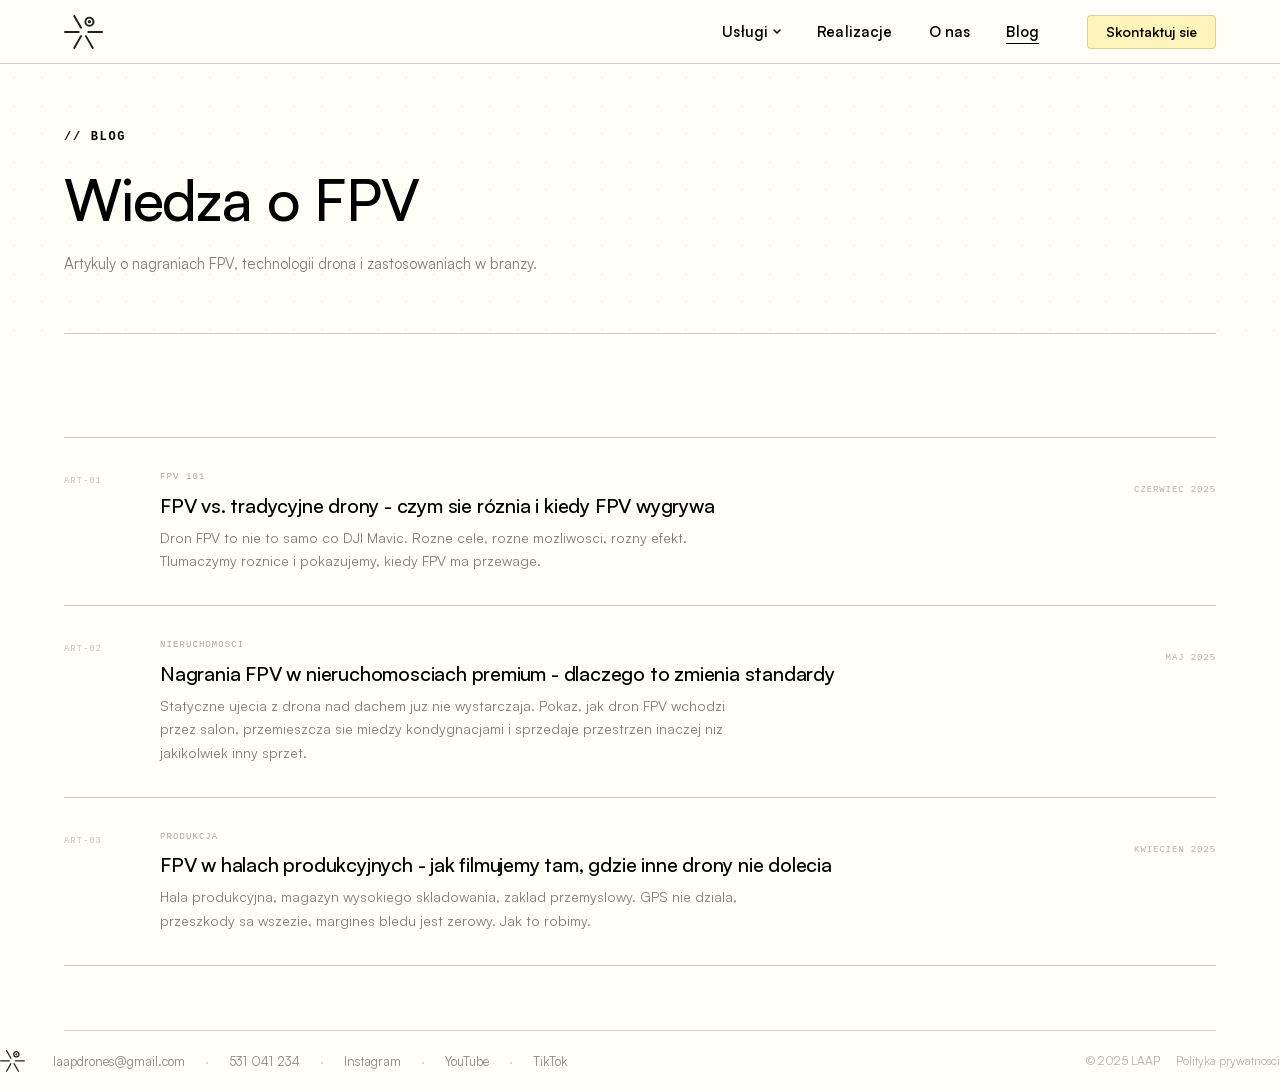
==== commit 7e53dfff: "Add files via upload" ====
--- a/pl/blog.html
+++ b/pl/blog.html
@@ -4,6 +4,7 @@
   <meta charset="UTF-8" />
   <meta name="viewport" content="width=device-width, initial-scale=1.0" />
   <title>Blog - LAAP</title>
+  <meta name="description" content="Artykuly o nagraniach FPV, budowie dronow i technologii lotu. Czytaj o zastosowaniach FPV w produkcji, nieruchomosciach i nie tylko." />
   <link rel="icon" type="image/svg+xml" href="../img/favicon.svg" />
   <link rel="icon" type="image/png" sizes="192x192" href="../img/favicon-192.png" />
   <link rel="apple-touch-icon" sizes="180x180" href="../img/favicon-180.png" />
@@ -25,10 +26,11 @@
             <a href="serwis.html">Serwis i naprawa</a>
           </div>
         </li>
-        <li><a href="realizacje.html">Realizacje</a></li>        <li><a href="o-nas.html">O nas</a></li>
+        <li><a href="realizacje.html">Realizacje</a></li>
+        <li><a href="o-nas.html">O nas</a></li>
         <li><a href="blog.html">Blog</a></li>
       </ul>
-      <a class="nav__cta" href="kontakt.html">Skontaktuj się</a>
+      <a class="nav__cta" href="index.html#kontakt">Skontaktuj sie</a>
       <button class="nav__hamburger" aria-label="Menu">
         <span></span><span></span><span></span>
       </button>
@@ -44,52 +46,92 @@
           <li><a href="serwis.html">Serwis i naprawa</a></li>
         </ul>
       </li>
-      <li><a href="realizacje.html">Realizacje</a></li>      <li><a href="o-nas.html">O nas</a></li>
+      <li><a href="realizacje.html">Realizacje</a></li>
+      <li><a href="o-nas.html">O nas</a></li>
       <li><a href="blog.html">Blog</a></li>
-      <li><a href="kontakt.html">Kontakt</a></li>
+      <li><a href="index.html#kontakt">Kontakt</a></li>
     </ul>
     <div class="nav__mobile-cta">
-      <a class="btn btn--filled" href="kontakt.html">Skontaktuj się</a>
+      <a class="btn btn--filled" href="index.html#kontakt">Skontaktuj sie</a>
     </div>
   </div>
   <div class="page-content">
-    <div class="in-progress">
-      <p class="in-progress__label">LAAP</p>
-      <h1 class="in-progress__title">Blog</h1>
-      <div class="in-progress__bar"></div>
-      <a class="in-progress__back" href="index.html">← Wróć na stronę główną</a>
-    </div>
+
+    <!-- ========== PAGE HERO ========== -->
+    <section class="page-hero">
+      <div class="inner">
+        <p class="section__eyebrow">// Blog</p>
+        <h1 class="page-hero__title">Wiedza o FPV</h1>
+        <p class="page-hero__sub">Artykuly o nagraniach FPV, technologii drona i zastosowaniach w branzy.</p>
+      </div>
+    </section>
+
+    <!-- ========== LISTA WPISÓW ========== -->
+    <section class="subpage-section">
+      <div class="inner">
+        <div class="blog-list">
+
+          <a class="blog-list__item" href="blog-fpv-vs-tradycyjne.html">
+            <span class="blog-list__num">ART-01</span>
+            <div class="blog-list__body">
+              <span class="blog-list__cat">FPV 101</span>
+              <h2 class="blog-list__title">FPV vs. tradycyjne drony - czym sie róznia i kiedy FPV wygrywa</h2>
+              <p class="blog-list__excerpt">Dron FPV to nie to samo co DJI Mavic. Rozne cele, rozne mozliwosci, rozny efekt. Tlumaczymy roznice i pokazujemy, kiedy FPV ma przewage.</p>
+            </div>
+            <div class="blog-list__meta">
+              <span class="blog-list__date">Czerwiec 2025</span>
+            </div>
+          </a>
+
+          <a class="blog-list__item" href="blog-fpv-nieruchomosci.html">
+            <span class="blog-list__num">ART-02</span>
+            <div class="blog-list__body">
+              <span class="blog-list__cat">Nieruchomosci</span>
+              <h2 class="blog-list__title">Nagrania FPV w nieruchomosciach premium - dlaczego to zmienia standardy</h2>
+              <p class="blog-list__excerpt">Statyczne ujecia z drona nad dachem juz nie wystarczaja. Pokaz, jak dron FPV wchodzi przez salon, przemieszcza sie miedzy kondygnacjami i sprzedaje przestrzen inaczej niz jakikolwiek inny sprzet.</p>
+            </div>
+            <div class="blog-list__meta">
+              <span class="blog-list__date">Maj 2025</span>
+            </div>
+          </a>
+
+          <a class="blog-list__item" href="blog-fpv-produkcja.html">
+            <span class="blog-list__num">ART-03</span>
+            <div class="blog-list__body">
+              <span class="blog-list__cat">Produkcja</span>
+              <h2 class="blog-list__title">FPV w halach produkcyjnych - jak filmujemy tam, gdzie inne drony nie dolecia</h2>
+              <p class="blog-list__excerpt">Hala produkcyjna, magazyn wysokiego skladowania, zaklad przemyslowy. GPS nie dziala, przeszkody sa wszezie, margines bledu jest zerowy. Jak to robimy.</p>
+            </div>
+            <div class="blog-list__meta">
+              <span class="blog-list__date">Kwiecien 2025</span>
+            </div>
+          </a>
+
+        </div>
+      </div>
+    </section>
+
   </div>
-  <footer class="footer">
-    <div class="footer__inner">
-      <div class="footer__brand">
-        <a class="footer__logo" href="index.html">
-          <img src="../img/LAAP_logo_nav.svg" alt="LAAP" />
-        </a>
-        <p class="footer__tagline">FPV Engineering.<br>Nagrania, budowa dronów, serwis.</p>
+  <footer class="footer footer--slim">
+    <div class="footer__slim-bar inner">
+      <a class="footer__logo" href="index.html">
+        <img src="../img/LAAP_logo_nav.svg" alt="LAAP" />
+      </a>
+      <div class="footer__slim-links">
+        <a href="mailto:laapdrones@gmail.com">laapdrones@gmail.com</a>
+        <span class="footer__slim-sep">·</span>
+        <a href="tel:+48531041234">531 041 234</a>
+        <span class="footer__slim-sep">·</span>
+        <a href="https://www.instagram.com/laapdrones/" target="_blank" rel="noopener">Instagram</a>
+        <span class="footer__slim-sep">·</span>
+        <a href="https://www.youtube.com/@laapdrones" target="_blank" rel="noopener">YouTube</a>
+        <span class="footer__slim-sep">·</span>
+        <a href="https://www.tiktok.com/@laapdrones" target="_blank" rel="noopener">TikTok</a>
       </div>
-      <div class="footer__col">
-        <p class="footer__col-heading">Usługi</p>
-        <a class="footer__link" href="wideo-fpv.html">Wideo FPV</a>
-        <a class="footer__link" href="budowa-dronow.html">Budowa dronów</a>
-        <a class="footer__link" href="serwis.html">Serwis i naprawa</a>
+      <div class="footer__slim-copy">
+        <span>© 2025 LAAP</span>
+        <a href="#">Polityka prywatnosci</a>
       </div>
-      <div class="footer__col">
-        <p class="footer__col-heading">Firma</p>
-        <a class="footer__link" href="realizacje.html">Realizacje</a>
-        <a class="footer__link" href="technologia.html">Technologia</a>
-        <a class="footer__link" href="o-nas.html">O nas</a>
-        <a class="footer__link" href="blog.html">Blog</a>
-      </div>
-      <div class="footer__col">
-        <p class="footer__col-heading">Kontakt</p>
-        <a class="footer__link" href="mailto:kontakt@laap.pl">kontakt@laap.pl</a>
-        <a class="footer__link" href="kontakt.html">Formularz kontaktowy</a>
-      </div>
-    </div>
-    <div class="footer__bottom">
-      <span class="footer__copy">© 2025 LAAP. Wszelkie prawa zastrzeżone.</span>
-      <div class="footer__bottom-links"><a href="#">Polityka prywatności</a></div>
     </div>
   </footer>
   <script src="../js/main.js"></script>
--- a/css/styles.css
+++ b/css/styles.css
@@ -1361,6 +1361,7 @@
 .team-section::before,
 .tech-section::before,
 .contact-section::before,
+.blog-section::before,
 .cta-strip::before,
 .footer::before,
 .subpage-section::before {
@@ -1584,6 +1585,208 @@
   font-size: 8px; letter-spacing: 0.1em; text-transform: uppercase;
   color: rgba(255,255,255,0.5);
 }
+
+/* =============================================
+   BLOG — homepage strip, listing page, post page
+   ============================================= */
+
+/* Homepage blog strip */
+.blog-section {
+  padding: 64px 0;
+  position: relative;
+}
+
+.blog-section__head {
+  display: flex;
+  align-items: baseline;
+  justify-content: space-between;
+  margin-bottom: 40px;
+}
+
+.blog-section__all {
+  font-size: 13px; font-weight: 600;
+  color: var(--black); opacity: 0.5;
+  transition: opacity 0.15s;
+}
+.blog-section__all:hover { opacity: 1; }
+
+.blog-strip {
+  display: grid;
+  grid-template-columns: repeat(3, 1fr);
+  border-top: 1px solid var(--border);
+}
+
+.blog-card {
+  padding: 32px 32px 32px 0;
+  border-right: 1px solid var(--border);
+}
+.blog-card:last-child { border-right: none; }
+
+.blog-card__cat {
+  font-family: 'Courier New', monospace;
+  font-size: 9px; font-weight: 400;
+  letter-spacing: 0.14em; text-transform: uppercase;
+  color: rgba(0,0,0,0.35);
+  margin-bottom: 12px;
+  display: block;
+}
+
+.blog-card__title {
+  font-size: 18px; font-weight: 500;
+  line-height: 1.3; letter-spacing: -0.2px;
+  color: var(--black);
+  margin-bottom: 12px;
+}
+
+.blog-card__excerpt {
+  font-size: 13px; line-height: 1.7;
+  color: rgba(0,0,0,0.5);
+  margin-bottom: 24px;
+}
+
+.blog-card__footer {
+  display: flex;
+  align-items: center;
+  justify-content: space-between;
+}
+
+.blog-card__date {
+  font-family: 'Courier New', monospace;
+  font-size: 9px; letter-spacing: 0.1em;
+  color: rgba(0,0,0,0.3);
+  text-transform: uppercase;
+}
+
+.blog-card__link {
+  font-size: 13px; font-weight: 700;
+  color: var(--black);
+  transition: opacity 0.15s;
+}
+.blog-card__link:hover { opacity: 0.5; }
+
+/* Blog listing page */
+.blog-list { display: flex; flex-direction: column; margin-top: 40px; }
+
+.blog-list__item {
+  display: grid;
+  grid-template-columns: 56px 1fr auto;
+  gap: 0 40px;
+  padding: 32px 0;
+  border-top: 1px solid var(--border);
+  align-items: start;
+  text-decoration: none;
+  transition: opacity 0.15s;
+}
+.blog-list__item:last-child { border-bottom: 1px solid var(--border); }
+.blog-list__item:hover { opacity: 0.6; }
+
+.blog-list__num {
+  font-family: 'Courier New', monospace;
+  font-size: 9px; letter-spacing: 0.1em;
+  color: rgba(0,0,0,0.25); text-transform: uppercase;
+  padding-top: 4px;
+}
+
+.blog-list__body { }
+
+.blog-list__cat {
+  font-family: 'Courier New', monospace;
+  font-size: 9px; letter-spacing: 0.12em; text-transform: uppercase;
+  color: rgba(0,0,0,0.35);
+  margin-bottom: 8px; display: block;
+}
+
+.blog-list__title {
+  font-size: 20px; font-weight: 500;
+  letter-spacing: -0.2px; line-height: 1.25;
+  color: var(--black); margin-bottom: 8px;
+}
+
+.blog-list__excerpt {
+  font-size: 14px; line-height: 1.7;
+  color: rgba(0,0,0,0.5); max-width: 600px;
+}
+
+.blog-list__meta {
+  text-align: right;
+  padding-top: 4px;
+}
+
+.blog-list__date {
+  font-family: 'Courier New', monospace;
+  font-size: 9px; letter-spacing: 0.1em;
+  color: rgba(0,0,0,0.3); text-transform: uppercase;
+  white-space: nowrap;
+}
+
+/* Blog post page */
+.post-meta {
+  display: flex;
+  align-items: center;
+  gap: 16px;
+  margin-bottom: 24px;
+  flex-wrap: wrap;
+}
+
+.post-meta__cat {
+  font-family: 'Courier New', monospace;
+  font-size: 9px; letter-spacing: 0.14em; text-transform: uppercase;
+  border: 1px solid rgba(0,0,0,0.2);
+  padding: 4px 10px;
+  color: rgba(0,0,0,0.5);
+}
+
+.post-meta__date {
+  font-family: 'Courier New', monospace;
+  font-size: 9px; letter-spacing: 0.1em; text-transform: uppercase;
+  color: rgba(0,0,0,0.3);
+}
+
+.post-body {
+  max-width: 720px;
+  padding: 56px 0 72px;
+}
+
+.post-body p {
+  font-size: 16px; line-height: 1.85;
+  color: rgba(0,0,0,0.75);
+  margin-bottom: 22px;
+}
+
+.post-body h2 {
+  font-size: 22px; font-weight: 600;
+  letter-spacing: -0.3px; line-height: 1.2;
+  color: var(--black);
+  margin: 48px 0 16px;
+}
+
+.post-body ul {
+  list-style: none;
+  margin-bottom: 22px;
+  display: flex; flex-direction: column; gap: 8px;
+}
+
+.post-body ul li {
+  font-size: 16px; line-height: 1.75;
+  color: rgba(0,0,0,0.75);
+  padding-left: 20px;
+  position: relative;
+}
+
+.post-body ul li::before {
+  content: '-';
+  position: absolute; left: 0;
+  color: rgba(0,0,0,0.3);
+}
+
+.post-back {
+  font-size: 13px; font-weight: 600;
+  color: var(--black); opacity: 0.45;
+  display: inline-flex; align-items: center; gap: 6px;
+  margin-bottom: 40px;
+  transition: opacity 0.15s;
+}
+.post-back:hover { opacity: 1; }
 
 /* =============================================
    RESPONSIVE
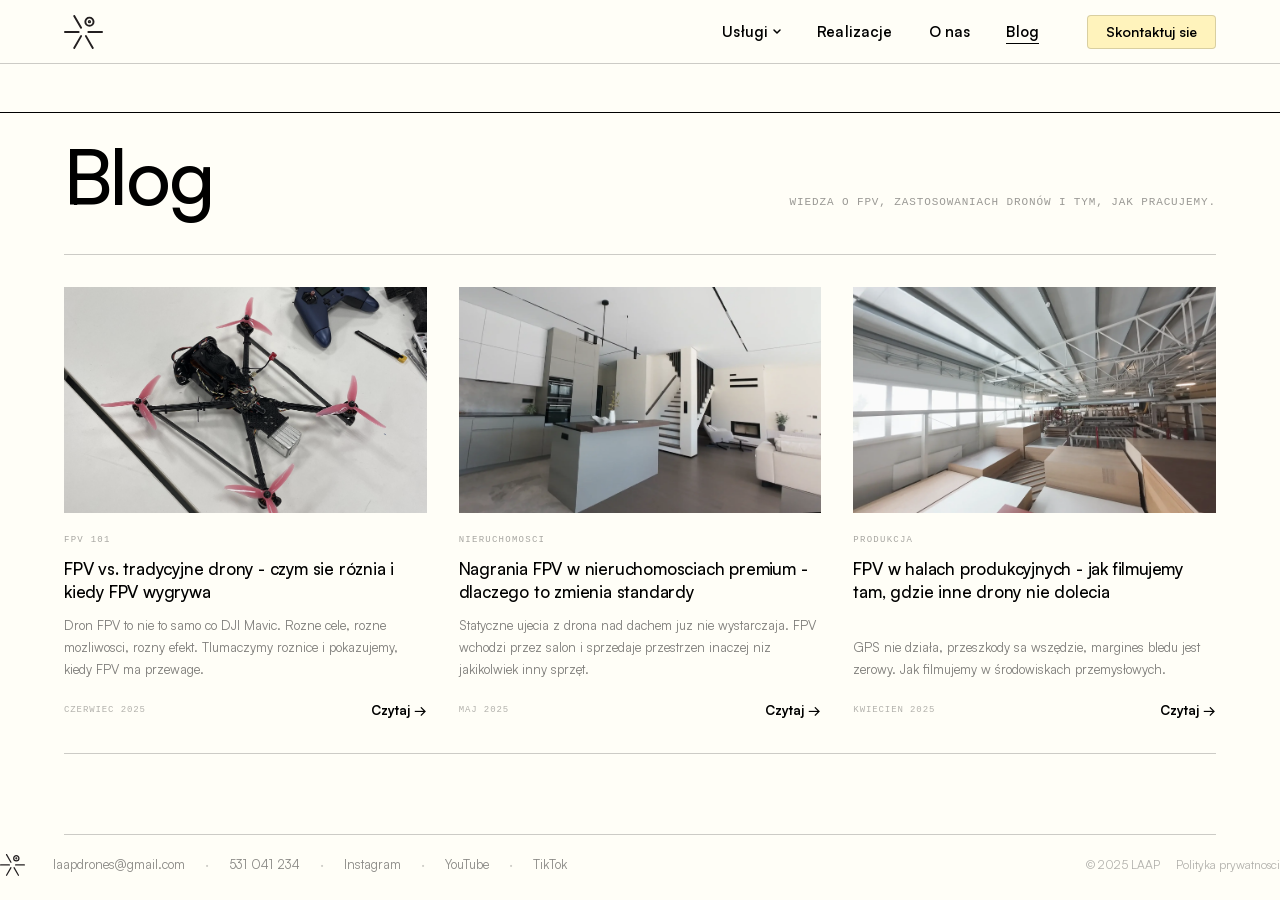
==== commit 76a74a3b: "Add files via upload" ====
--- a/pl/blog.html
+++ b/pl/blog.html
@@ -57,53 +57,55 @@
   </div>
   <div class="page-content">
 
-    <!-- ========== PAGE HERO ========== -->
-    <section class="page-hero">
-      <div class="inner">
-        <p class="section__eyebrow">// Blog</p>
-        <h1 class="page-hero__title">Wiedza o FPV</h1>
-        <p class="page-hero__sub">Artykuly o nagraniach FPV, technologii drona i zastosowaniach w branzy.</p>
+    <!-- ========== BLOG HEADER ========== -->
+    <section class="blog-page-header">
+      <div class="inner blog-page-header__inner">
+        <h1 class="blog-page-header__title">Blog</h1>
+        <p class="blog-page-header__sub">Wiedza o FPV, zastosowaniach dronów i tym, jak pracujemy.</p>
       </div>
     </section>
 
-    <!-- ========== LISTA WPISÓW ========== -->
-    <section class="subpage-section">
+    <!-- ========== KARTY ========== -->
+    <section class="blog-page-grid">
       <div class="inner">
-        <div class="blog-list">
+        <div class="blog-strip blog-strip--page">
 
-          <a class="blog-list__item" href="blog-fpv-vs-tradycyjne.html">
-            <span class="blog-list__num">ART-01</span>
-            <div class="blog-list__body">
-              <span class="blog-list__cat">FPV 101</span>
-              <h2 class="blog-list__title">FPV vs. tradycyjne drony - czym sie róznia i kiedy FPV wygrywa</h2>
-              <p class="blog-list__excerpt">Dron FPV to nie to samo co DJI Mavic. Rozne cele, rozne mozliwosci, rozny efekt. Tlumaczymy roznice i pokazujemy, kiedy FPV ma przewage.</p>
+          <a class="blog-card" href="blog-fpv-vs-tradycyjne.html">
+            <div class="blog-card__img">
+              <img src="../img/budowa_dronow_fpv_2.jpg" alt="FPV vs tradycyjne drony" />
             </div>
-            <div class="blog-list__meta">
-              <span class="blog-list__date">Czerwiec 2025</span>
+            <span class="blog-card__cat">FPV 101</span>
+            <h2 class="blog-card__title">FPV vs. tradycyjne drony - czym sie róznia i kiedy FPV wygrywa</h2>
+            <p class="blog-card__excerpt">Dron FPV to nie to samo co DJI Mavic. Rozne cele, rozne mozliwosci, rozny efekt. Tlumaczymy roznice i pokazujemy, kiedy FPV ma przewage.</p>
+            <div class="blog-card__footer">
+              <span class="blog-card__date">Czerwiec 2025</span>
+              <span class="blog-card__link">Czytaj →</span>
             </div>
           </a>
 
-          <a class="blog-list__item" href="blog-fpv-nieruchomosci.html">
-            <span class="blog-list__num">ART-02</span>
-            <div class="blog-list__body">
-              <span class="blog-list__cat">Nieruchomosci</span>
-              <h2 class="blog-list__title">Nagrania FPV w nieruchomosciach premium - dlaczego to zmienia standardy</h2>
-              <p class="blog-list__excerpt">Statyczne ujecia z drona nad dachem juz nie wystarczaja. Pokaz, jak dron FPV wchodzi przez salon, przemieszcza sie miedzy kondygnacjami i sprzedaje przestrzen inaczej niz jakikolwiek inny sprzet.</p>
+          <a class="blog-card" href="blog-fpv-nieruchomosci.html">
+            <div class="blog-card__img">
+              <img src="../img/nowoczesne-wnetrze-salon-schody-dron-fpv.webp" alt="FPV w nieruchomosciach premium" />
             </div>
-            <div class="blog-list__meta">
-              <span class="blog-list__date">Maj 2025</span>
+            <span class="blog-card__cat">Nieruchomosci</span>
+            <h2 class="blog-card__title">Nagrania FPV w nieruchomosciach premium - dlaczego to zmienia standardy</h2>
+            <p class="blog-card__excerpt">Statyczne ujecia z drona nad dachem juz nie wystarczaja. FPV wchodzi przez salon i sprzedaje przestrzen inaczej niz jakikolwiek inny sprzęt.</p>
+            <div class="blog-card__footer">
+              <span class="blog-card__date">Maj 2025</span>
+              <span class="blog-card__link">Czytaj →</span>
             </div>
           </a>
 
-          <a class="blog-list__item" href="blog-fpv-produkcja.html">
-            <span class="blog-list__num">ART-03</span>
-            <div class="blog-list__body">
-              <span class="blog-list__cat">Produkcja</span>
-              <h2 class="blog-list__title">FPV w halach produkcyjnych - jak filmujemy tam, gdzie inne drony nie dolecia</h2>
-              <p class="blog-list__excerpt">Hala produkcyjna, magazyn wysokiego skladowania, zaklad przemyslowy. GPS nie dziala, przeszkody sa wszezie, margines bledu jest zerowy. Jak to robimy.</p>
+          <a class="blog-card" href="blog-fpv-produkcja.html">
+            <div class="blog-card__img">
+              <img src="../img/hala-produkcyjna-wnetrze-dron-fpv.webp" alt="FPV w halach produkcyjnych" />
             </div>
-            <div class="blog-list__meta">
-              <span class="blog-list__date">Kwiecien 2025</span>
+            <span class="blog-card__cat">Produkcja</span>
+            <h2 class="blog-card__title">FPV w halach produkcyjnych - jak filmujemy tam, gdzie inne drony nie dolecia</h2>
+            <p class="blog-card__excerpt">GPS nie działa, przeszkody sa wszędzie, margines bledu jest zerowy. Jak filmujemy w środowiskach przemysłowych.</p>
+            <div class="blog-card__footer">
+              <span class="blog-card__date">Kwiecien 2025</span>
+              <span class="blog-card__link">Czytaj →</span>
             </div>
           </a>
 
--- a/css/styles.css
+++ b/css/styles.css
@@ -1361,7 +1361,6 @@
 .team-section::before,
 .tech-section::before,
 .contact-section::before,
-.blog-section::before,
 .cta-strip::before,
 .footer::before,
 .subpage-section::before {
@@ -1590,6 +1589,43 @@
    BLOG — homepage strip, listing page, post page
    ============================================= */
 
+/* Blog listing page */
+.blog-page-header {
+  padding: 48px 0 0;
+  position: relative;
+}
+.blog-page-header__inner {
+  border-top: 1.5px solid var(--black);
+  padding-top: 24px;
+  display: flex;
+  align-items: baseline;
+  justify-content: space-between;
+  gap: 32px;
+}
+.blog-page-header__title {
+  font-size: clamp(36px, 6vw, 80px);
+  font-weight: 500;
+  letter-spacing: -2px;
+  line-height: 1;
+}
+.blog-page-header__sub {
+  font-family: 'Courier New', monospace;
+  font-size: 11px;
+  letter-spacing: 0.08em;
+  color: rgba(0,0,0,0.4);
+  text-transform: uppercase;
+  white-space: nowrap;
+}
+
+.blog-page-grid {
+  padding: 40px 0 80px;
+}
+
+.blog-strip--page {
+  border-top: 1px solid var(--border);
+  padding-top: 40px;
+}
+
 /* Homepage blog strip */
 .blog-section {
   padding: 64px 0;
@@ -1600,54 +1636,88 @@
   display: flex;
   align-items: baseline;
   justify-content: space-between;
-  margin-bottom: 40px;
+  margin-bottom: 32px;
+  border-top: 1.5px solid var(--black);
+  padding-top: 24px;
+}
+
+.blog-section__title {
+  font-size: clamp(28px, 4vw, 48px);
+  font-weight: 500;
+  letter-spacing: -1.5px;
+  line-height: 1;
 }
 
 .blog-section__all {
   font-size: 13px; font-weight: 600;
   color: var(--black); opacity: 0.5;
   transition: opacity 0.15s;
+  white-space: nowrap;
 }
 .blog-section__all:hover { opacity: 1; }
 
 .blog-strip {
   display: grid;
   grid-template-columns: repeat(3, 1fr);
+  gap: 0 32px;
   border-top: 1px solid var(--border);
+  padding-top: 32px;
+  border-bottom: 1px solid var(--border);
+  padding-bottom: 32px;
 }
 
 .blog-card {
-  padding: 32px 32px 32px 0;
-  border-right: 1px solid var(--border);
-}
-.blog-card:last-child { border-right: none; }
+  display: flex;
+  flex-direction: column;
+  text-decoration: none;
+  transition: opacity 0.15s;
+}
+.blog-card:hover { opacity: 0.75; }
+
+.blog-card__img {
+  width: 100%;
+  aspect-ratio: 16 / 10;
+  overflow: hidden;
+  background: var(--light);
+  margin-bottom: 20px;
+}
+.blog-card__img img {
+  width: 100%; height: 100%;
+  object-fit: cover;
+  display: block;
+  filter: grayscale(20%);
+  transition: transform 0.4s ease;
+}
+.blog-card:hover .blog-card__img img { transform: scale(1.03); }
 
 .blog-card__cat {
   font-family: 'Courier New', monospace;
   font-size: 9px; font-weight: 400;
   letter-spacing: 0.14em; text-transform: uppercase;
   color: rgba(0,0,0,0.35);
-  margin-bottom: 12px;
+  margin-bottom: 10px;
   display: block;
 }
 
 .blog-card__title {
-  font-size: 18px; font-weight: 500;
-  line-height: 1.3; letter-spacing: -0.2px;
-  color: var(--black);
-  margin-bottom: 12px;
+  font-size: 17px; font-weight: 500;
+  line-height: 1.35; letter-spacing: -0.2px;
+  color: var(--black);
+  margin-bottom: 10px;
+  flex: 1;
 }
 
 .blog-card__excerpt {
   font-size: 13px; line-height: 1.7;
   color: rgba(0,0,0,0.5);
-  margin-bottom: 24px;
+  margin-bottom: 20px;
 }
 
 .blog-card__footer {
   display: flex;
   align-items: center;
   justify-content: space-between;
+  margin-top: auto;
 }
 
 .blog-card__date {
@@ -1660,9 +1730,9 @@
 .blog-card__link {
   font-size: 13px; font-weight: 700;
   color: var(--black);
-  transition: opacity 0.15s;
-}
-.blog-card__link:hover { opacity: 0.5; }
+}
+
+
 
 /* Blog listing page */
 .blog-list { display: flex; flex-direction: column; margin-top: 40px; }
@@ -1817,6 +1887,9 @@
 
 @media (max-width: 900px) {
   :root { --pad-h: 24px; }
+  .blog-strip      { grid-template-columns: 1fr; gap: 40px; }
+  .blog-page-header__inner { flex-direction: column; gap: 12px; }
+  .blog-page-header__sub   { white-space: normal; }
   .nav__links      { display: none; }
   .nav__cta        { display: none; }
   .nav__hamburger  { display: flex; }
